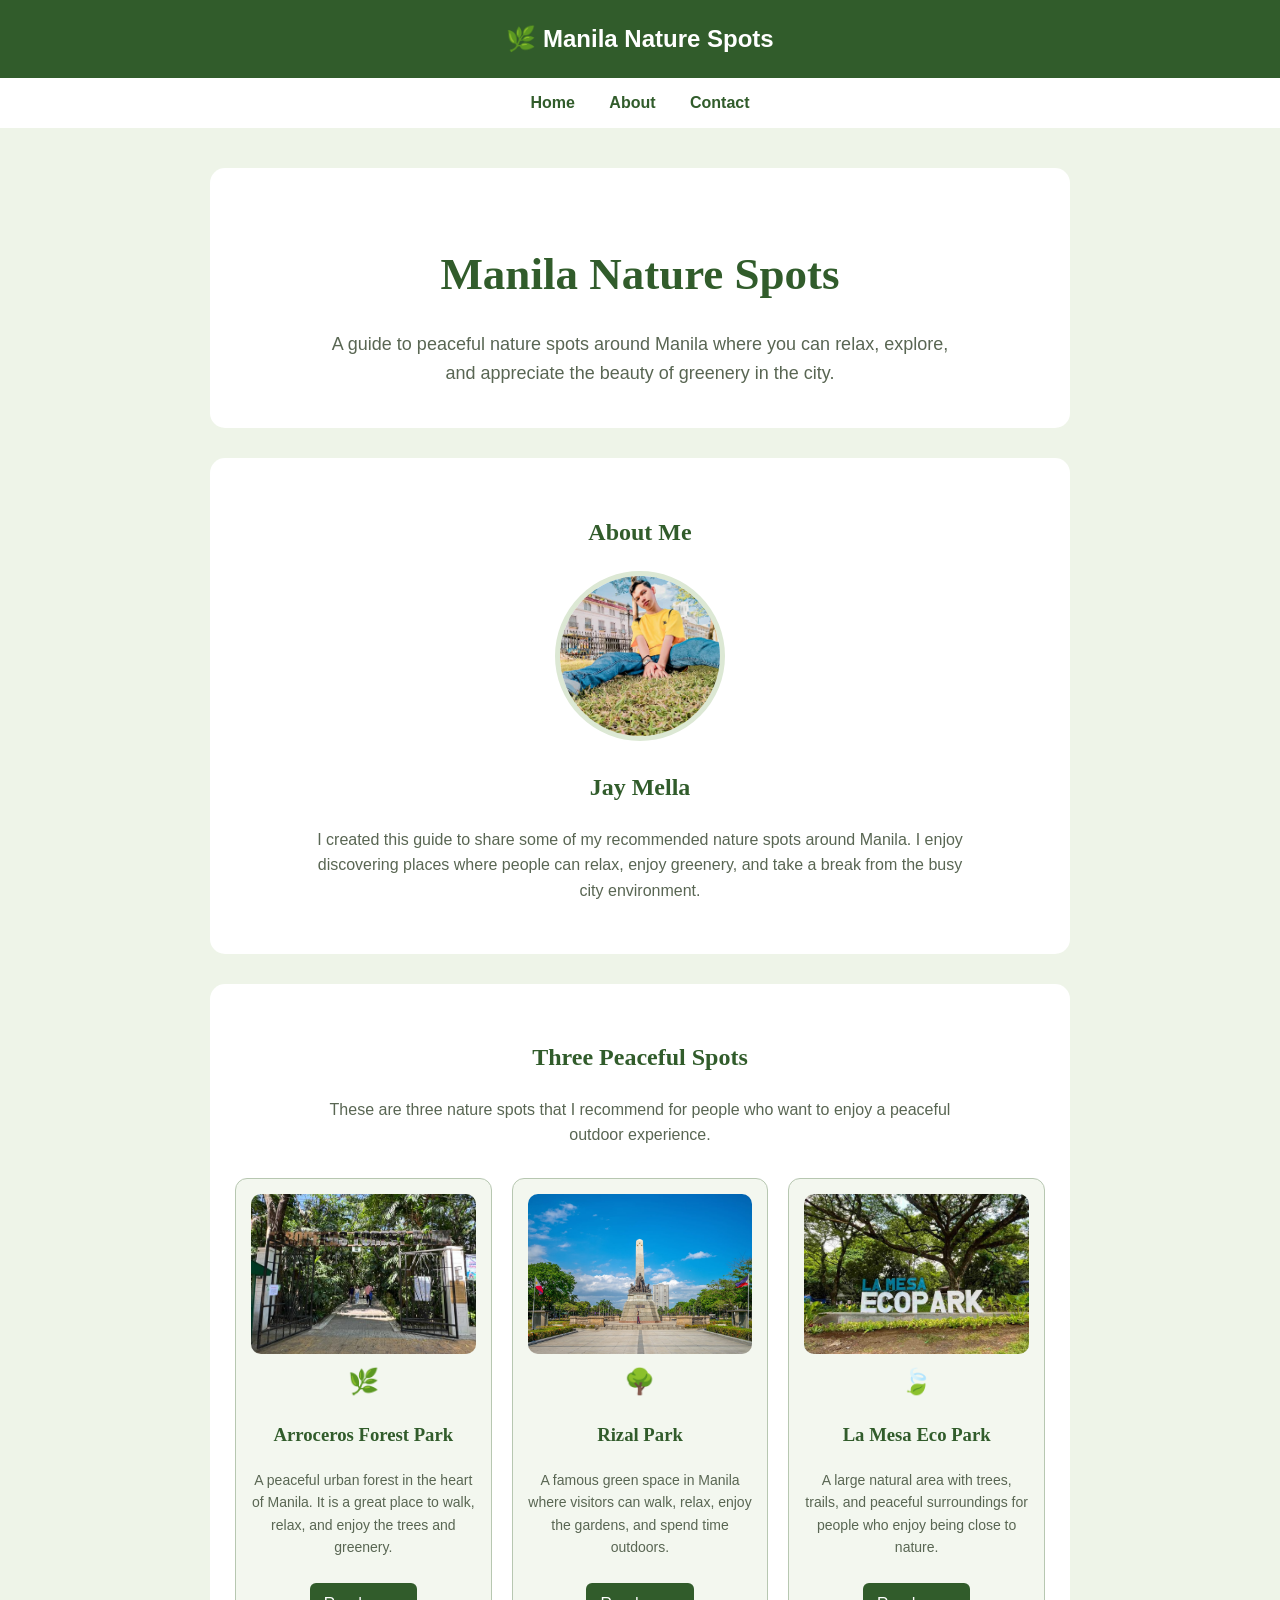
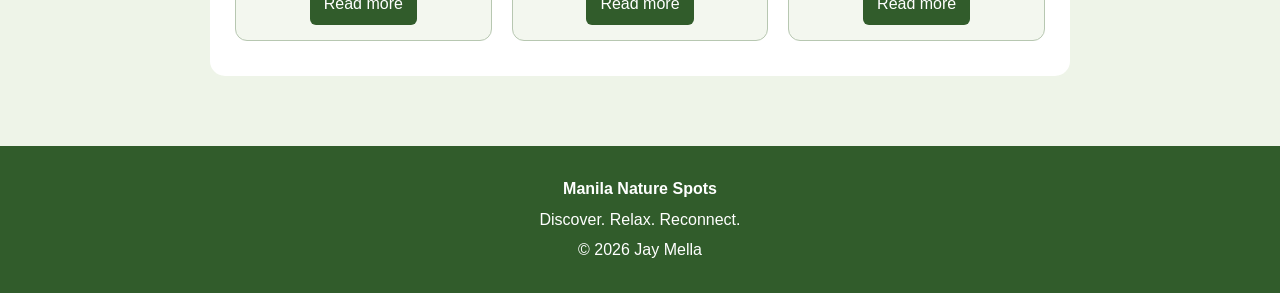
==== index.html @ 0ead79ba "Creating Stylesheet" ====
<!DOCTYPE html>
<html lang="en">

<head>
    <meta charset="UTF-8">
    <meta name="viewport" content="width=device-width, initial-scale=1.0">

    <title>Manila Nature Spots</title>

    <link rel="stylesheet" href="style.css">

</head>

<body>

    <header>
        <h2>🌿 Manila Nature Spots</h2>
    </header>

    <nav>
        <ul>
            <li><a href="index.html">Home</a></li>
            <li><a href="about.html">About</a></li>
            <li><a href="contact.html">Contact</a></li>
        </ul>
    </nav>

    <main>

        <div class="intro">

            <h1>Manila Nature Spots</h1>

            <p class="tagline">
                A guide to peaceful nature spots around Manila
                where you can relax, explore, and appreciate the beauty
                of greenery in the city.
            </p>

        </div>

        <section>

            <h2>About Me</h2>

            <img
                src="images/myself.jpg"
                alt="Photo of Jay Mella"
                class="profile-photo"
            >

            <h2>Jay Mella</h2>

            <p>
                I created this guide to share some of my recommended
                nature spots around Manila. I enjoy discovering places
                where people can relax, enjoy greenery, and take a break
                from the busy city environment.
            </p>

        </section>

        <section>

            <h2>Three Peaceful Spots</h2>

            <p>
                These are three nature spots that I recommend for people
                who want to enjoy a peaceful outdoor experience.
            </p>

            <div class="places">

                <div class="place">

                    <img
                        src="images/arroceros.jpg"
                        alt="Arroceros Forest Park in Manila"
                    >

                    <div class="icon">🌿</div>

                    <h3>Arroceros Forest Park</h3>

                    <p>
                        A peaceful urban forest in the heart of Manila.
                        It is a great place to walk, relax, and enjoy
                        the trees and greenery.
                    </p>
                    <a href="places/arroceros.html">Read more</a>

                </div>

                <div class="place">

                    <img
                        src="images/rizal-park.jpg"
                        alt="Rizal Park in Manila"
                    >

                    <div class="icon">🌳</div>

                    <h3>Rizal Park</h3>

                    <p>
                        A famous green space in Manila where visitors
                        can walk, relax, enjoy the gardens, and spend
                        time outdoors.
                    </p>

                    <a href="places/rizal-park.html">Read more</a>

                </div>

                <div class="place">

                    <img
                        src="images/la-mesa-eco-park.jpg"
                        alt="La Mesa Ecological Park in Quezon City"
                    >

                    <div class="icon">🍃</div>

                    <h3>La Mesa Eco Park</h3>

                    <p>
                        A large natural area with trees, trails, and
                        peaceful surroundings for people who enjoy
                        being close to nature.
                    </p>
                    <a href="places/la-mesa-eco-park.html">Read more</a>

                </div>

            </div>

        </section>

    </main>

    <footer>

        <p><strong>Manila Nature Spots</strong></p>

        <p>Discover. Relax. Reconnect.</p>

        <p>© 2026 Jay Mella</p>

    </footer>

</body>

</html>
---- style.css ----
/* 1. VARIABLES */

:root {
    --brand-color: #315c2b;
    --dark-ink: #30452c;
    --muted-grey: #596653;
    --light-background: #eef4e8;

    --header-background: #315c2b;
    --border-color: #b7c7b1;
    --soft-green: #dce8d4;
    --card-background: #ffffff;
    --light-green: #f3f7ef;
    --form-background: #f1f8ed;
}


/* 2. BASE STYLES */

* {
    box-sizing: border-box;
}

body {
    margin: 0;
    font-family: Arial, sans-serif;
    line-height: 1.6;
    background-color: var(--light-background);
    color: var(--dark-ink);
    text-align: center;
}

img {
    max-width: 100%;
}


/* 3. LAYOUT REGIONS */

/* Header */

header {
    background-color: var(--header-background);
    color: white;
    padding: 20px;
}

header h1,
header h2 {
    margin: 0;
}

header h1 {
    font-family: Georgia, serif;
    font-size: 38px;
}

header p {
    margin-bottom: 15px;
    color: #e5f0df;
}


/* Navigation */

nav {
    background-color: var(--card-background);
    padding: 12px;
}

nav ul {
    list-style: none;
    padding: 0;
    margin: 0;
}

nav li {
    display: inline-block;
    margin: 0 15px;
}

nav a {
    color: var(--brand-color);
    text-decoration: none;
    font-weight: bold;
}

nav a:hover {
    text-decoration: underline;
}


/* Main */

main {
    max-width: 900px;
    margin: auto;
    padding: 40px 20px;
}


/* Footer */

footer {
    background-color: var(--header-background);
    color: white;
    padding: 25px;
    margin-top: 30px;
}

footer p {
    margin: 5px;
    color: white;
}


/* 4. COMPONENTS */

/* Homepage Intro */

.intro {
    background-color: var(--card-background);
    padding: 40px 25px;
    border-radius: 15px;
}

h1 {
    font-family: Georgia, serif;
    font-size: 45px;
    color: var(--brand-color);
    margin-bottom: 20px;
}

.tagline {
    max-width: 650px;
    margin: auto;
    font-size: 18px;
    line-height: 1.6;
    color: var(--muted-grey);
}


/* General Sections */

section {
    background-color: var(--card-background);
    margin-top: 30px;
    padding: 35px 25px;
    border-radius: 15px;
}

section h2 {
    font-family: Georgia, serif;
    color: var(--brand-color);
}

section p {
    max-width: 650px;
    margin: 15px auto;
    line-height: 1.6;
    color: var(--muted-grey);
}


/* About Page */

section img {
    object-fit: cover;
}

.profile-photo {
    width: 170px;
    height: 170px;
    border-radius: 50%;
    border: 5px solid var(--soft-green);
}


/* Homepage Place Cards */

.places {
    display: grid;
    grid-template-columns: repeat(3, 1fr);
    gap: 20px;
    margin-top: 30px;
}

.place {
    background-color: var(--light-green);
    padding: 15px;
    border-radius: 12px;
    border: 1px solid var(--border-color);
}

.place img {
    width: 100%;
    height: 160px;
    object-fit: cover;
    border-radius: 10px;
}

.place h3 {
    color: var(--brand-color);
    font-family: Georgia, serif;
}

.place p {
    font-size: 14px;
}

.place a {
    display: inline-block;
    margin-top: 10px;
    padding: 8px 14px;
    background-color: var(--brand-color);
    color: white;
    text-decoration: none;
    border-radius: 6px;
}

.place a:hover {
    background-color: #244721;
}

.icon {
    font-size: 25px;
}


/* Place Detail Pages */

.content {
    background-color: var(--card-background);
    padding: 40px 30px;
    border-radius: 15px;
}

.content h1 {
    margin-bottom: 20px;
}

.content h2 {
    font-family: Georgia, serif;
    color: var(--brand-color);
    margin-top: 35px;
}

.place-image {
    width: 100%;
    max-width: 750px;
    height: 400px;
    object-fit: cover;
    border-radius: 12px;
    margin: 20px auto;
}

.description {
    max-width: 750px;
    margin: auto;
    text-align: left;
    line-height: 1.7;
    color: var(--muted-grey);
}


/* Place Details Table */

table {
    width: 100%;
    max-width: 750px;
    margin: 20px auto;
    border-collapse: collapse;
    text-align: left;
}

th,
td {
    border: 1px solid var(--border-color);
    padding: 12px;
}

th {
    background-color: var(--soft-green);
    color: var(--brand-color);
}

td {
    background-color: #f8faf6;
}


/* Suggest-a-Place Form */

.suggest {
    max-width: 650px;
    margin: 50px auto 10px;
    padding: 30px;
    background-color: var(--form-background);
    border: 4px solid var(--brand-color);
    border-radius: 35px;
    box-shadow: 7px 7px 0px var(--border-color);
    position: relative;
    text-align: left;
}

.suggest h2 {
    text-align: center;
    margin-top: 5px;
    color: var(--brand-color);
}

.suggest p {
    text-align: center;
}

.suggest input[type="text"],
.suggest input[type="email"] {
    width: 100%;
    padding: 12px;
    margin: 8px 0 20px;
    border: 3px solid var(--border-color);
    border-radius: 25px;
    box-sizing: border-box;
}

.suggest input[type="text"]:focus,
.suggest input[type="email"]:focus {
    outline: none;
    border-color: var(--brand-color);
}

.suggest fieldset {
    border: 3px solid var(--border-color);
    border-radius: 25px;
    padding: 15px;
    margin-bottom: 20px;
}

.suggest legend {
    padding: 0 10px;
    font-weight: bold;
    color: var(--brand-color);
}

.suggest input[type="radio"],
.suggest input[type="checkbox"] {
    accent-color: var(--brand-color);
}

.suggest button {
    display: block;
    margin: 25px auto 0;
    padding: 12px 25px;
    background-color: var(--brand-color);
    color: white;
    border: 3px solid #254721;
    border-radius: 30px;
    font-weight: bold;
    cursor: pointer;
    box-shadow: 4px 4px 0px var(--border-color);
}

.suggest button:hover {
    background-color: #244721;
}


/* Contact Page */

form {
    width: 100%;
}

fieldset {
    background-color: var(--form-background);
    border: 3px solid #9bbb8d;
    border-radius: 25px;
    padding: 30px;
    margin-top: 25px;
    box-shadow: 5px 5px 0 var(--border-color);
}

legend {
    margin: 0 auto;
    padding: 8px 20px;
    background-color: var(--soft-green);
    border: 3px solid white;
    border-radius: 25px;
    color: var(--brand-color);
    font-size: 20px;
    font-weight: bold;
    text-align: center;
    box-shadow: 0 2px 5px rgba(48, 69, 44, 0.2);
}

label {
    display: block;
    margin-top: 18px;
    margin-bottom: 7px;
    color: var(--dark-ink);
    font-weight: bold;
}

input,
select,
textarea {
    display: block;
    width: 100%;
    padding: 12px;
    border: 2px solid #9bbb8d;
    border-radius: 12px;
    font-family: Arial, sans-serif;
    font-size: 16px;
    background-color: white;
    color: var(--dark-ink);
}

input:focus,
select:focus,
textarea:focus {
    outline: 2px solid #6f9665;
    border-color: var(--brand-color);
}

textarea {
    min-height: 140px;
    resize: vertical;
}


/* Contact Submit Button */

button {
    display: block;
    margin-top: 20px;
    padding: 12px 25px;
    background-color: var(--brand-color);
    color: white;
    border: 3px solid white;
    border-radius: 20px;
    font-size: 16px;
    font-weight: bold;
    cursor: pointer;
    box-shadow: 3px 3px 0 var(--border-color);
}

button:hover {
    background-color: #244620;
}


/* 5. RESPONSIVE STYLES */

@media (max-width: 700px) {

    h1 {
        font-size: 36px;
    }

    nav li {
        display: block;
        margin: 8px;
    }

    main {
        padding: 25px 15px;
    }

    .places {
        grid-template-columns: 1fr;
    }

    .content {
        padding: 30px 20px;
    }

    .place-image {
        height: 250px;
    }

    table {
        font-size: 14px;
    }

    .suggest {
        padding: 25px 20px;
    }
}
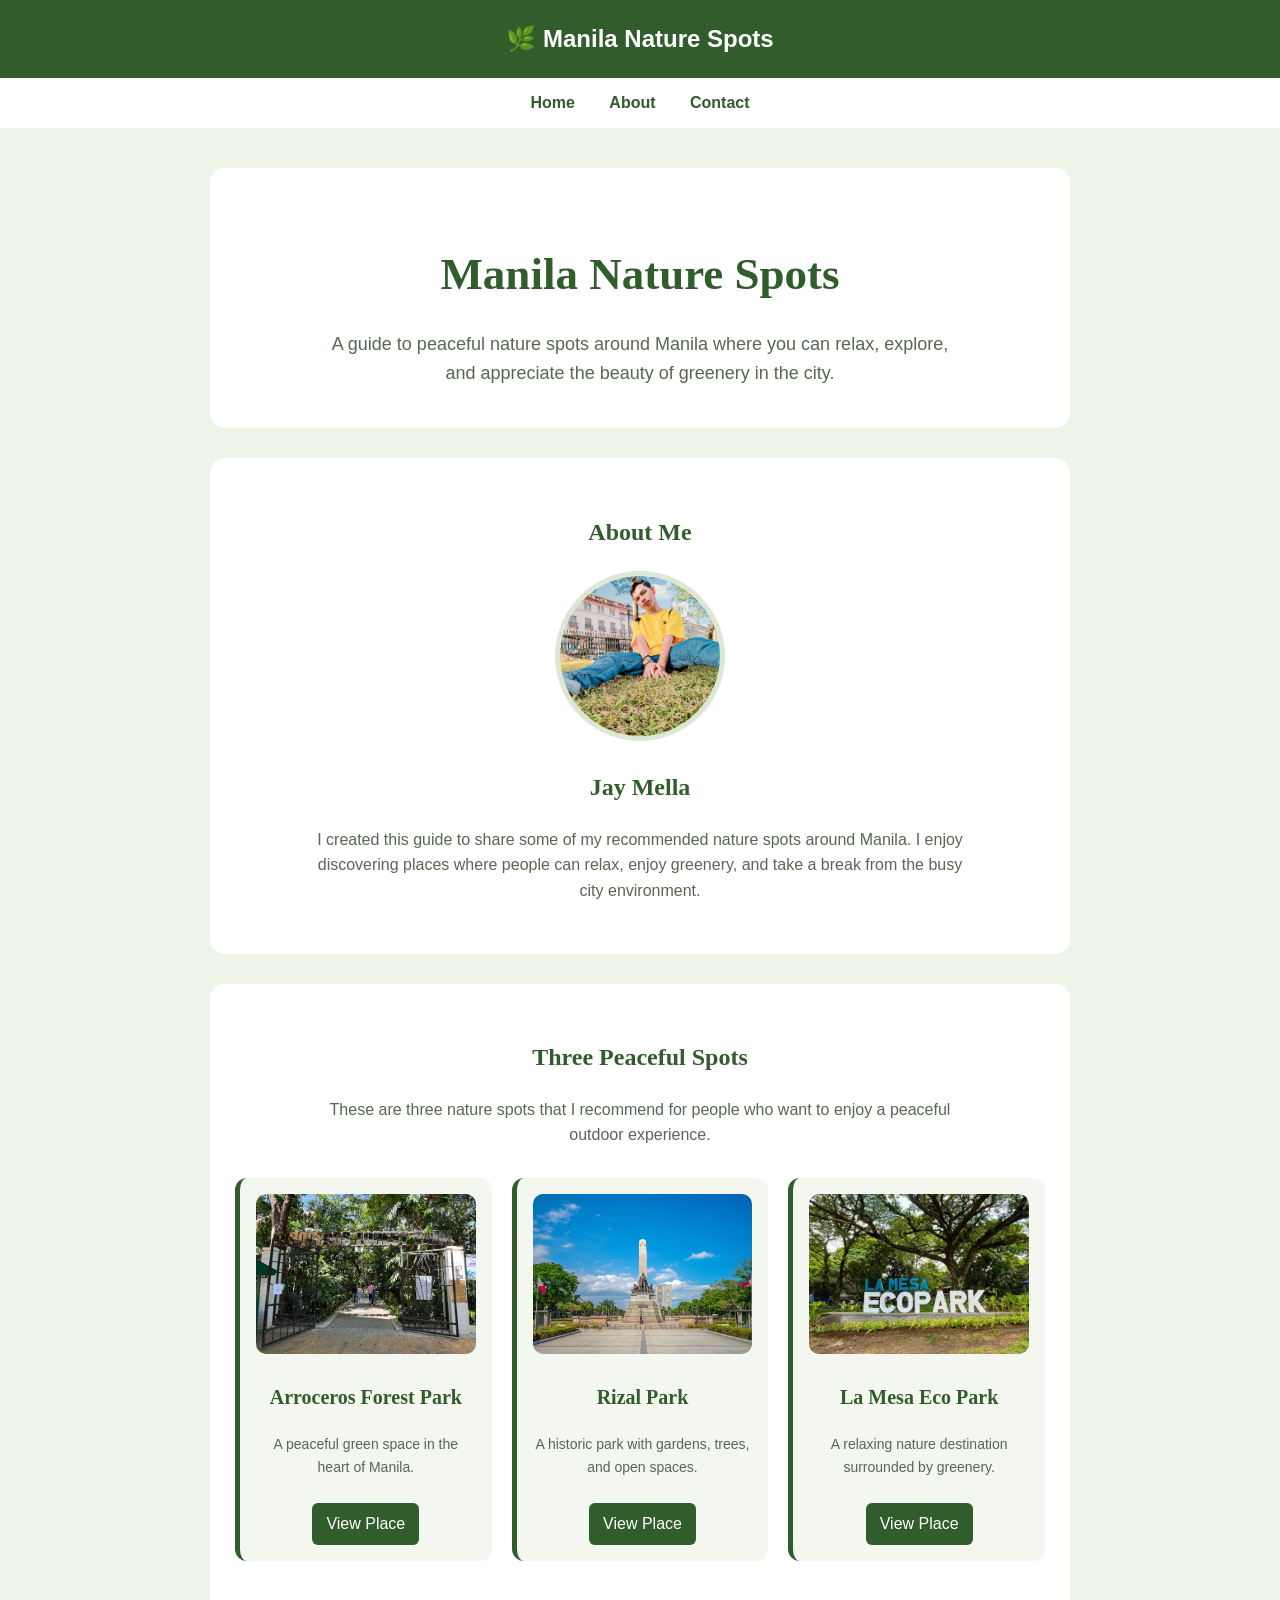
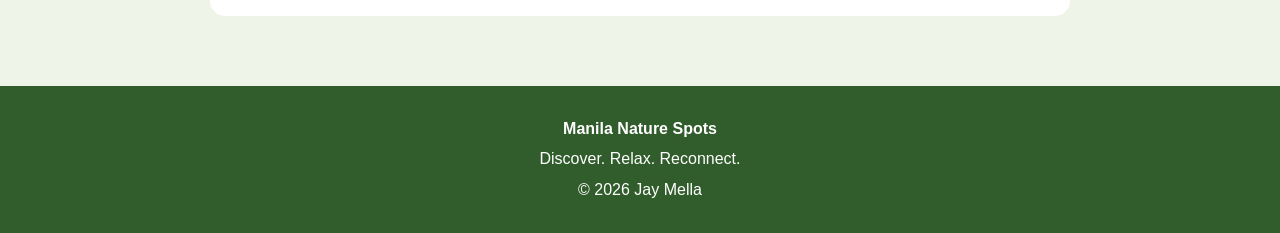
==== commit e2da2171: "Styling For CSS" ====
--- a/index.html
+++ b/index.html
@@ -8,7 +8,6 @@
     <title>Manila Nature Spots</title>
 
     <link rel="stylesheet" href="style.css">
-
 </head>
 
 <body>
@@ -27,6 +26,8 @@
 
     <main>
 
+        <!-- Introduction -->
+
         <div class="intro">
 
             <h1>Manila Nature Spots</h1>
@@ -38,6 +39,9 @@
             </p>
 
         </div>
+
+
+        <!-- About Me -->
 
         <section>
 
@@ -60,6 +64,9 @@
 
         </section>
 
+
+        <!-- Recommended Places -->
+
         <section>
 
             <h2>Three Peaceful Spots</h2>
@@ -71,64 +78,68 @@
 
             <div class="places">
 
-                <div class="place">
+                <!-- Arroceros Forest Park -->
+
+                <div class="place-card">
 
                     <img
                         src="images/arroceros.jpg"
                         alt="Arroceros Forest Park in Manila"
                     >
 
-                    <div class="icon">🌿</div>
-
                     <h3>Arroceros Forest Park</h3>
 
                     <p>
-                        A peaceful urban forest in the heart of Manila.
-                        It is a great place to walk, relax, and enjoy
-                        the trees and greenery.
+                        A peaceful green space in the heart of Manila.
                     </p>
-                    <a href="places/arroceros.html">Read more</a>
+
+                    <a href="places/arroceros.html">
+                        View Place
+                    </a>
 
                 </div>
 
-                <div class="place">
+
+                <!-- Rizal Park -->
+
+                <div class="place-card">
 
                     <img
                         src="images/rizal-park.jpg"
                         alt="Rizal Park in Manila"
                     >
 
-                    <div class="icon">🌳</div>
-
                     <h3>Rizal Park</h3>
 
                     <p>
-                        A famous green space in Manila where visitors
-                        can walk, relax, enjoy the gardens, and spend
-                        time outdoors.
+                        A historic park with gardens, trees, and open spaces.
                     </p>
 
-                    <a href="places/rizal-park.html">Read more</a>
+                    <a href="places/rizal-park.html">
+                        View Place
+                    </a>
 
                 </div>
 
-                <div class="place">
+
+                <!-- La Mesa Eco Park -->
+
+                <div class="place-card">
 
                     <img
                         src="images/la-mesa-eco-park.jpg"
                         alt="La Mesa Ecological Park in Quezon City"
                     >
 
-                    <div class="icon">🍃</div>
-
                     <h3>La Mesa Eco Park</h3>
 
                     <p>
-                        A large natural area with trees, trails, and
-                        peaceful surroundings for people who enjoy
-                        being close to nature.
+                        A relaxing nature destination surrounded by greenery.
                     </p>
-                    <a href="places/la-mesa-eco-park.html">Read more</a>
+
+                    <a href="places/la-mesa-eco-park.html">
+                        View Place
+                    </a>
 
                 </div>
 
@@ -138,13 +149,20 @@
 
     </main>
 
+
     <footer>
 
-        <p><strong>Manila Nature Spots</strong></p>
+        <p>
+            <strong>Manila Nature Spots</strong>
+        </p>
 
-        <p>Discover. Relax. Reconnect.</p>
+        <p>
+            Discover. Relax. Reconnect.
+        </p>
 
-        <p>© 2026 Jay Mella</p>
+        <p>
+            © 2026 Jay Mella
+        </p>
 
     </footer>
 
--- a/style.css
+++ b/style.css
@@ -1,4 +1,4 @@
-/* 1. VARIABLES */
+/* 1. Variables */
 
 :root {
     --brand-color: #315c2b;
@@ -12,10 +12,17 @@
     --card-background: #ffffff;
     --light-green: #f3f7ef;
     --form-background: #f1f8ed;
-}
-
-
-/* 2. BASE STYLES */
+
+    --header-text: #e5f0df;
+    --table-background: #f8faf6;
+    --focus-color: #6f9665;
+    --dark-green: #244721;
+    --dark-border: #254721;
+    --white: #ffffff;
+}
+
+
+/* 2. Base Styles */
 
 * {
     box-sizing: border-box;
@@ -35,13 +42,13 @@
 }
 
 
-/* 3. LAYOUT REGIONS */
+/* 3. Layout */
 
 /* Header */
 
 header {
     background-color: var(--header-background);
-    color: white;
+    color: var(--white);
     padding: 20px;
 }
 
@@ -57,7 +64,7 @@
 
 header p {
     margin-bottom: 15px;
-    color: #e5f0df;
+    color: var(--header-text);
 }
 
 
@@ -103,20 +110,20 @@
 
 footer {
     background-color: var(--header-background);
-    color: white;
+    color: var(--white);
     padding: 25px;
     margin-top: 30px;
 }
 
 footer p {
     margin: 5px;
-    color: white;
-}
-
-
-/* 4. COMPONENTS */
-
-/* Homepage Intro */
+    color: var(--white);
+}
+
+
+/* 4. Components */
+
+/* Introduction */
 
 .intro {
     background-color: var(--card-background);
@@ -140,7 +147,7 @@
 }
 
 
-/* General Sections */
+/* Sections */
 
 section {
     background-color: var(--card-background);
@@ -162,21 +169,18 @@
 }
 
 
-/* About Page */
-
-section img {
-    object-fit: cover;
-}
+/* Profile Photo */
 
 .profile-photo {
     width: 170px;
     height: 170px;
+    object-fit: cover;
     border-radius: 50%;
     border: 5px solid var(--soft-green);
 }
 
 
-/* Homepage Place Cards */
+/* Place Cards */
 
 .places {
     display: grid;
@@ -185,41 +189,43 @@
     margin-top: 30px;
 }
 
-.place {
+.place-card {
     background-color: var(--light-green);
-    padding: 15px;
+    padding: 16px;
     border-radius: 12px;
-    border: 1px solid var(--border-color);
-}
-
-.place img {
+    border-left: 5px solid var(--brand-color);
+    margin-bottom: 20px;
+}
+
+.place-card img {
     width: 100%;
     height: 160px;
     object-fit: cover;
     border-radius: 10px;
 }
 
-.place h3 {
+.place-card h3 {
     color: var(--brand-color);
     font-family: Georgia, serif;
-}
-
-.place p {
+    font-size: 20px;
+}
+
+.place-card p {
     font-size: 14px;
 }
 
-.place a {
+.place-card a {
     display: inline-block;
     margin-top: 10px;
     padding: 8px 14px;
     background-color: var(--brand-color);
-    color: white;
+    color: var(--white);
     text-decoration: none;
     border-radius: 6px;
 }
 
-.place a:hover {
-    background-color: #244721;
+.place-card a:hover {
+    background-color: var(--dark-green);
 }
 
 .icon {
@@ -227,7 +233,7 @@
 }
 
 
-/* Place Detail Pages */
+/* Place Details */
 
 .content {
     background-color: var(--card-background);
@@ -263,7 +269,7 @@
 }
 
 
-/* Place Details Table */
+/* Table */
 
 table {
     width: 100%;
@@ -285,11 +291,11 @@
 }
 
 td {
-    background-color: #f8faf6;
-}
-
-
-/* Suggest-a-Place Form */
+    background-color: var(--table-background);
+}
+
+
+/* Suggest a Place Form */
 
 .suggest {
     max-width: 650px;
@@ -298,7 +304,7 @@
     background-color: var(--form-background);
     border: 4px solid var(--brand-color);
     border-radius: 35px;
-    box-shadow: 7px 7px 0px var(--border-color);
+    box-shadow: 7px 7px 0 var(--border-color);
     position: relative;
     text-align: left;
 }
@@ -320,12 +326,12 @@
     margin: 8px 0 20px;
     border: 3px solid var(--border-color);
     border-radius: 25px;
-    box-sizing: border-box;
 }
 
 .suggest input[type="text"]:focus,
 .suggest input[type="email"]:focus {
-    outline: none;
+    outline: 3px solid var(--brand-color);
+    outline-offset: 2px;
     border-color: var(--brand-color);
 }
 
@@ -352,20 +358,20 @@
     margin: 25px auto 0;
     padding: 12px 25px;
     background-color: var(--brand-color);
-    color: white;
-    border: 3px solid #254721;
+    color: var(--white);
+    border: none;
     border-radius: 30px;
     font-weight: bold;
     cursor: pointer;
-    box-shadow: 4px 4px 0px var(--border-color);
+    box-shadow: 4px 4px 0 var(--border-color);
 }
 
 .suggest button:hover {
-    background-color: #244721;
-}
-
-
-/* Contact Page */
+    background-color: var(--dark-green);
+}
+
+
+/* Contact Form */
 
 form {
     width: 100%;
@@ -373,7 +379,7 @@
 
 fieldset {
     background-color: var(--form-background);
-    border: 3px solid #9bbb8d;
+    border: 3px solid var(--border-color);
     border-radius: 25px;
     padding: 30px;
     margin-top: 25px;
@@ -384,13 +390,12 @@
     margin: 0 auto;
     padding: 8px 20px;
     background-color: var(--soft-green);
-    border: 3px solid white;
+    border: 3px solid var(--white);
     border-radius: 25px;
     color: var(--brand-color);
     font-size: 20px;
     font-weight: bold;
     text-align: center;
-    box-shadow: 0 2px 5px rgba(48, 69, 44, 0.2);
 }
 
 label {
@@ -407,18 +412,22 @@
     display: block;
     width: 100%;
     padding: 12px;
-    border: 2px solid #9bbb8d;
+    border: 2px solid var(--border-color);
     border-radius: 12px;
     font-family: Arial, sans-serif;
     font-size: 16px;
-    background-color: white;
+    background-color: var(--white);
     color: var(--dark-ink);
 }
+
+
+/* Focus */
 
 input:focus,
 select:focus,
 textarea:focus {
-    outline: 2px solid #6f9665;
+    outline: 3px solid var(--brand-color);
+    outline-offset: 2px;
     border-color: var(--brand-color);
 }
 
@@ -428,15 +437,15 @@
 }
 
 
-/* Contact Submit Button */
+/* Submit Button */
 
 button {
     display: block;
     margin-top: 20px;
     padding: 12px 25px;
     background-color: var(--brand-color);
-    color: white;
-    border: 3px solid white;
+    color: var(--white);
+    border: none;
     border-radius: 20px;
     font-size: 16px;
     font-weight: bold;
@@ -445,11 +454,11 @@
 }
 
 button:hover {
-    background-color: #244620;
-}
-
-
-/* 5. RESPONSIVE STYLES */
+    background-color: var(--dark-green);
+}
+
+
+/* Responsive */
 
 @media (max-width: 700px) {
 
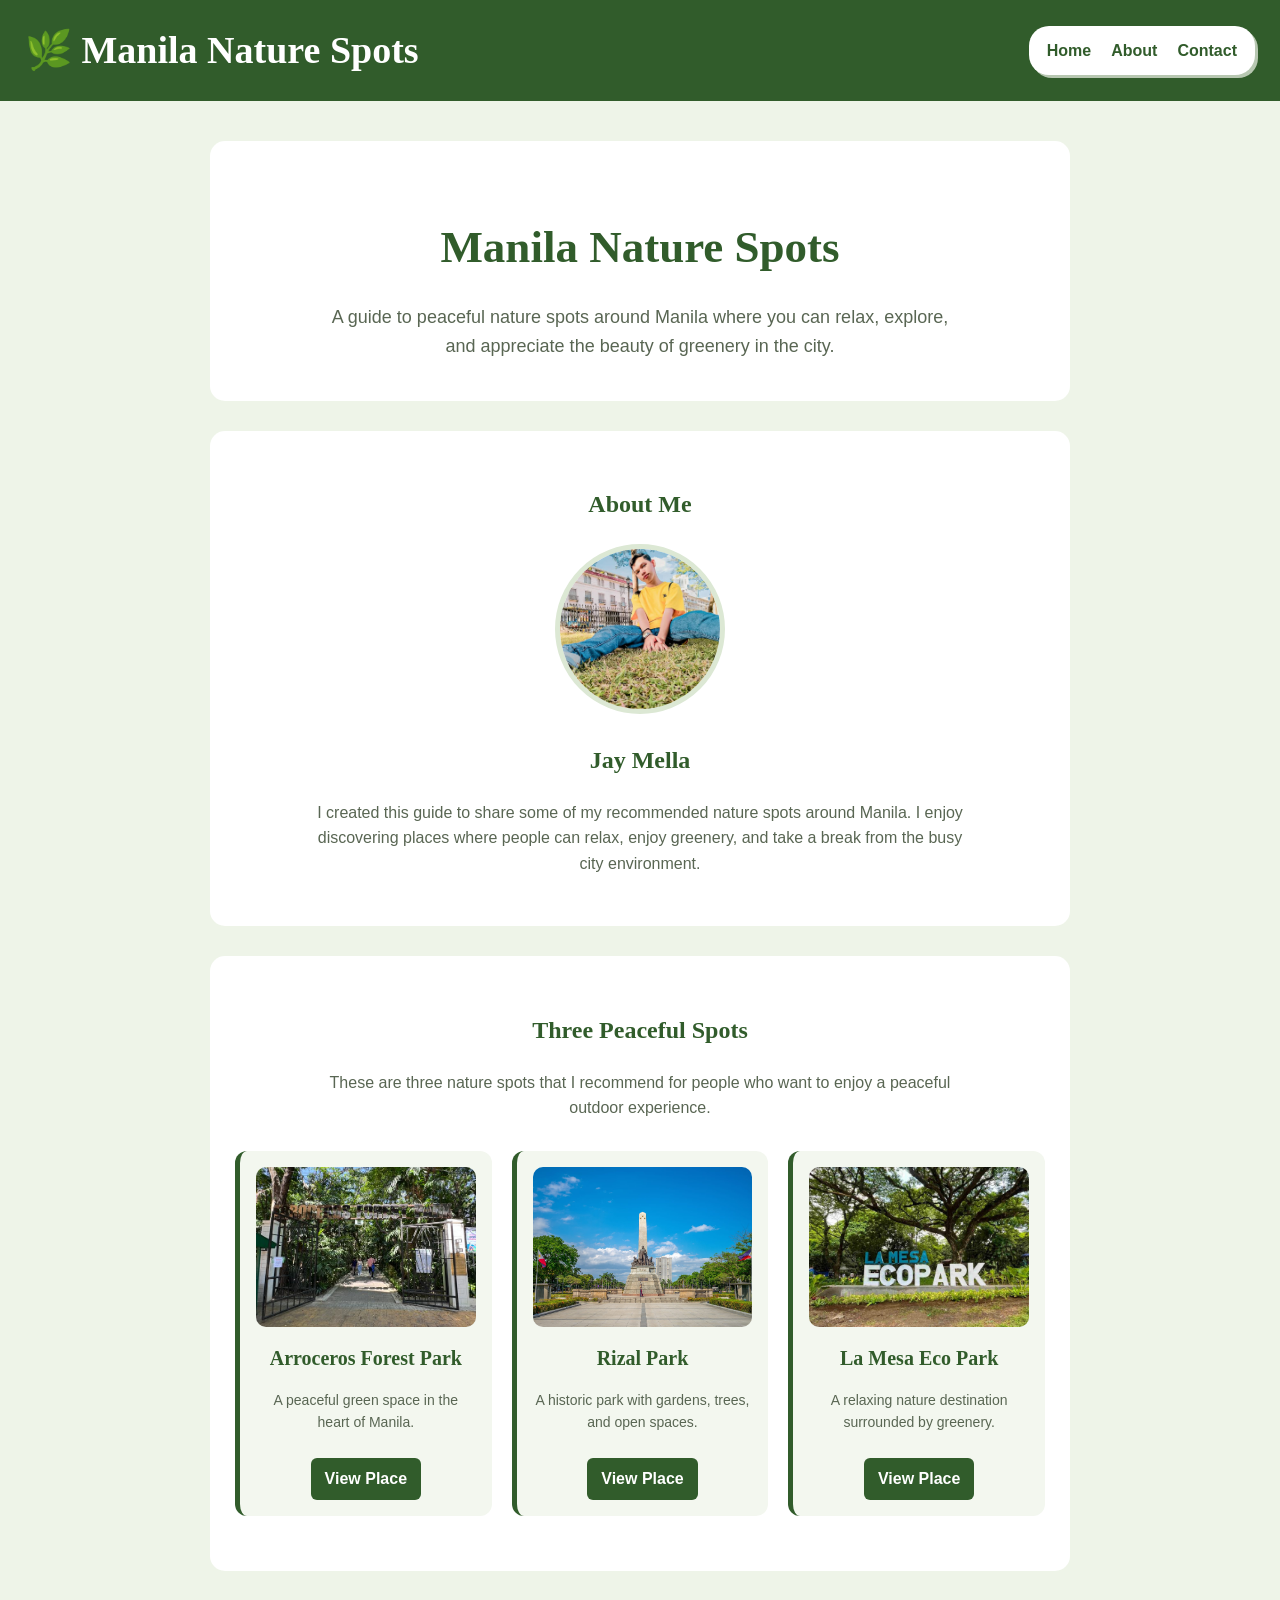
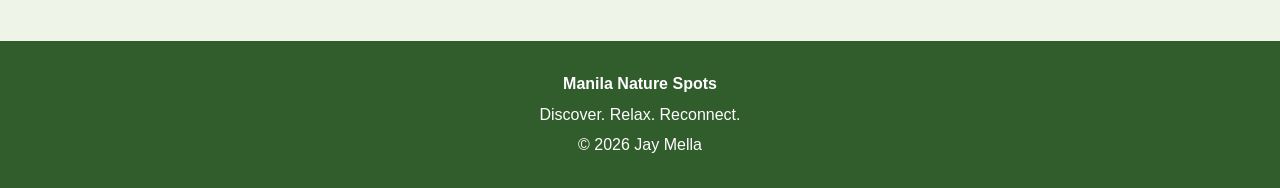
==== commit 65f31469: "Rebuild Flexbox" ====
--- a/index.html
+++ b/index.html
@@ -13,16 +13,19 @@
 <body>
 
     <header>
-        <h2>🌿 Manila Nature Spots</h2>
+
+        <h1>🌿 Manila Nature Spots</h1>
+
+        <nav>
+            <ul>
+                <li><a href="index.html">Home</a></li>
+                <li><a href="about.html">About</a></li>
+                <li><a href="contact.html">Contact</a></li>
+            </ul>
+        </nav>
+
     </header>
 
-    <nav>
-        <ul>
-            <li><a href="index.html">Home</a></li>
-            <li><a href="about.html">About</a></li>
-            <li><a href="contact.html">Contact</a></li>
-        </ul>
-    </nav>
 
     <main>
 
--- a/style.css
+++ b/style.css
@@ -17,7 +17,6 @@
     --table-background: #f8faf6;
     --focus-color: #6f9665;
     --dark-green: #244721;
-    --dark-border: #254721;
     --white: #ffffff;
 }
 
@@ -44,12 +43,17 @@
 
 /* 3. Layout */
 
+
 /* Header */
 
 header {
+    display: flex;
+    justify-content: space-between;
+    align-items: center;
+
     background-color: var(--header-background);
     color: var(--white);
-    padding: 20px;
+    padding: 20px 25px;
 }
 
 header h1,
@@ -60,6 +64,11 @@
 header h1 {
     font-family: Georgia, serif;
     font-size: 38px;
+    color: var(--white);
+}
+
+header h2 {
+    font-size: 26px;
 }
 
 header p {
@@ -72,18 +81,21 @@
 
 nav {
     background-color: var(--card-background);
-    padding: 12px;
+    padding: 12px 18px;
+    border-radius: 20px;
+    box-shadow: 3px 3px 0 var(--border-color);
 }
 
 nav ul {
+    display: flex;
+    gap: 20px;
     list-style: none;
     padding: 0;
     margin: 0;
 }
 
 nav li {
-    display: inline-block;
-    margin: 0 15px;
+    margin: 0;
 }
 
 nav a {
@@ -122,6 +134,7 @@
 
 
 /* 4. Components */
+
 
 /* Introduction */
 
@@ -202,16 +215,19 @@
     height: 160px;
     object-fit: cover;
     border-radius: 10px;
+    display: block;
 }
 
 .place-card h3 {
     color: var(--brand-color);
     font-family: Georgia, serif;
     font-size: 20px;
+    margin: 15px 0 10px;
 }
 
 .place-card p {
     font-size: 14px;
+    color: var(--muted-grey);
 }
 
 .place-card a {
@@ -222,11 +238,20 @@
     color: var(--white);
     text-decoration: none;
     border-radius: 6px;
+    font-weight: bold;
 }
 
 .place-card a:hover {
     background-color: var(--dark-green);
 }
+
+.place-card a:focus {
+    outline: 3px solid var(--focus-color);
+    outline-offset: 2px;
+}
+
+
+/* Icon */
 
 .icon {
     font-size: 25px;
@@ -258,6 +283,7 @@
     object-fit: cover;
     border-radius: 12px;
     margin: 20px auto;
+    display: block;
 }
 
 .description {
@@ -319,6 +345,14 @@
     text-align: center;
 }
 
+.suggest label {
+    display: block;
+    margin-top: 15px;
+    margin-bottom: 7px;
+    color: var(--dark-ink);
+    font-weight: bold;
+}
+
 .suggest input[type="text"],
 .suggest input[type="email"] {
     width: 100%;
@@ -326,10 +360,24 @@
     margin: 8px 0 20px;
     border: 3px solid var(--border-color);
     border-radius: 25px;
+    background-color: var(--white);
+    color: var(--dark-ink);
+    font-family: Arial, sans-serif;
+    font-size: 16px;
+}
+
+.suggest input[type="radio"],
+.suggest input[type="checkbox"] {
+    width: auto;
+    display: inline-block;
+    margin-right: 6px;
+    accent-color: var(--brand-color);
 }
 
 .suggest input[type="text"]:focus,
-.suggest input[type="email"]:focus {
+.suggest input[type="email"]:focus,
+.suggest input[type="radio"]:focus,
+.suggest input[type="checkbox"]:focus {
     outline: 3px solid var(--brand-color);
     outline-offset: 2px;
     border-color: var(--brand-color);
@@ -348,11 +396,6 @@
     color: var(--brand-color);
 }
 
-.suggest input[type="radio"],
-.suggest input[type="checkbox"] {
-    accent-color: var(--brand-color);
-}
-
 .suggest button {
     display: block;
     margin: 25px auto 0;
@@ -368,6 +411,11 @@
 
 .suggest button:hover {
     background-color: var(--dark-green);
+}
+
+.suggest button:focus {
+    outline: 3px solid var(--focus-color);
+    outline-offset: 2px;
 }
 
 
@@ -406,9 +454,13 @@
     font-weight: bold;
 }
 
-input,
-select,
-textarea {
+
+/* Contact Form Fields */
+
+fieldset input[type="text"],
+fieldset input[type="email"],
+fieldset select,
+fieldset textarea {
     display: block;
     width: 100%;
     padding: 12px;
@@ -421,11 +473,12 @@
 }
 
 
-/* Focus */
-
-input:focus,
-select:focus,
-textarea:focus {
+/* Contact Form Focus */
+
+fieldset input[type="text"]:focus,
+fieldset input[type="email"]:focus,
+fieldset select:focus,
+fieldset textarea:focus {
     outline: 3px solid var(--brand-color);
     outline-offset: 2px;
     border-color: var(--brand-color);
@@ -457,6 +510,11 @@
     background-color: var(--dark-green);
 }
 
+button:focus {
+    outline: 3px solid var(--focus-color);
+    outline-offset: 2px;
+}
+
 
 /* Responsive */
 
@@ -466,9 +524,18 @@
         font-size: 36px;
     }
 
+    header {
+        flex-direction: column;
+        gap: 15px;
+        text-align: center;
+    }
+
+    nav ul {
+        gap: 15px;
+    }
+
     nav li {
-        display: block;
-        margin: 8px;
+        margin: 0;
     }
 
     main {
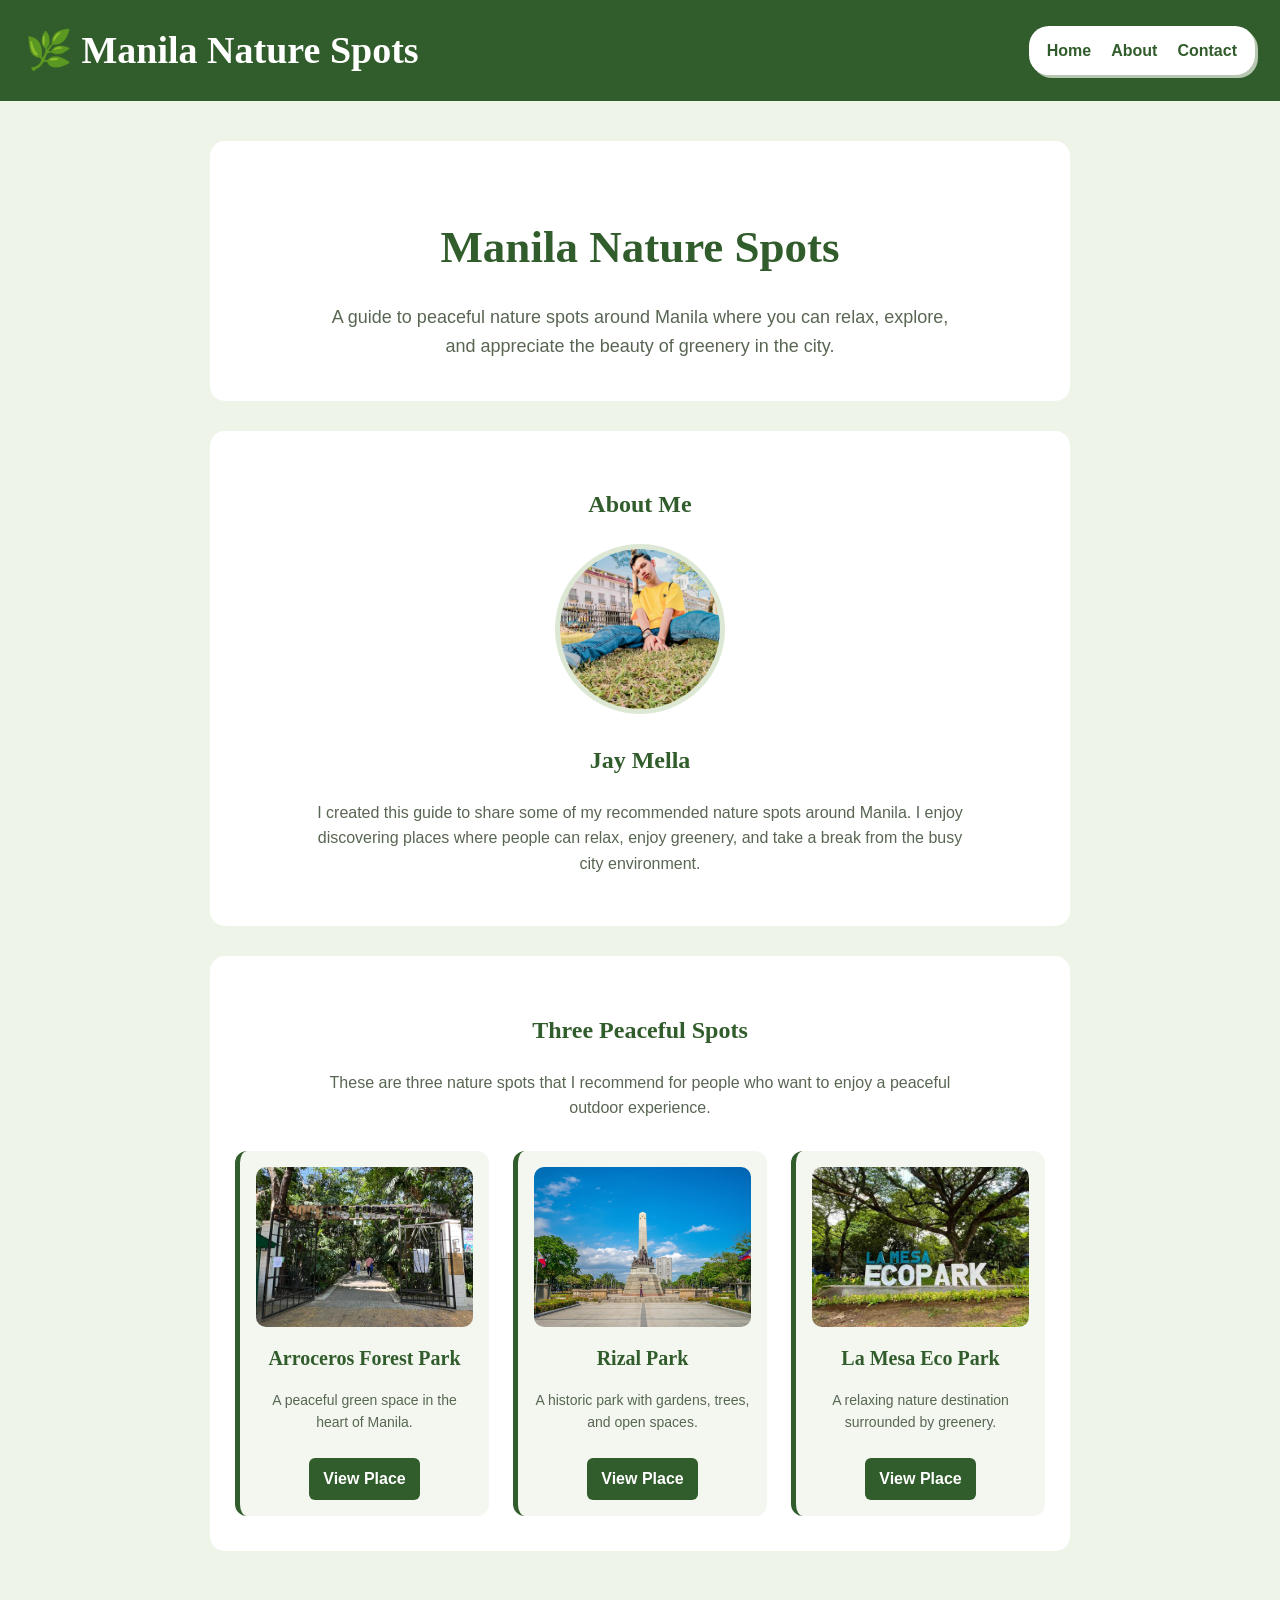
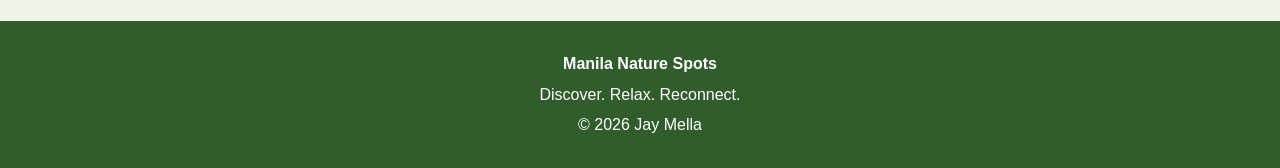
==== commit 831d2847: "Products LIning UP" ====
--- a/index.html
+++ b/index.html
@@ -79,7 +79,7 @@
                 who want to enjoy a peaceful outdoor experience.
             </p>
 
-            <div class="places">
+            <div class="place-grid">
 
                 <!-- Arroceros Forest Park -->
 
--- a/style.css
+++ b/style.css
@@ -193,21 +193,24 @@
 }
 
 
+/* Place Grid */
+
+.place-grid {
+    display: flex;
+    flex-wrap: wrap;
+    gap: 24px;
+    margin-top: 30px;
+}
+
+
 /* Place Cards */
 
-.places {
-    display: grid;
-    grid-template-columns: repeat(3, 1fr);
-    gap: 20px;
-    margin-top: 30px;
-}
-
 .place-card {
+    flex: 1 1 240px;
     background-color: var(--light-green);
     padding: 16px;
     border-radius: 12px;
     border-left: 5px solid var(--brand-color);
-    margin-bottom: 20px;
 }
 
 .place-card img {
@@ -513,52 +516,4 @@
 button:focus {
     outline: 3px solid var(--focus-color);
     outline-offset: 2px;
-}
-
-
-/* Responsive */
-
-@media (max-width: 700px) {
-
-    h1 {
-        font-size: 36px;
-    }
-
-    header {
-        flex-direction: column;
-        gap: 15px;
-        text-align: center;
-    }
-
-    nav ul {
-        gap: 15px;
-    }
-
-    nav li {
-        margin: 0;
-    }
-
-    main {
-        padding: 25px 15px;
-    }
-
-    .places {
-        grid-template-columns: 1fr;
-    }
-
-    .content {
-        padding: 30px 20px;
-    }
-
-    .place-image {
-        height: 250px;
-    }
-
-    table {
-        font-size: 14px;
-    }
-
-    .suggest {
-        padding: 25px 20px;
-    }
 }
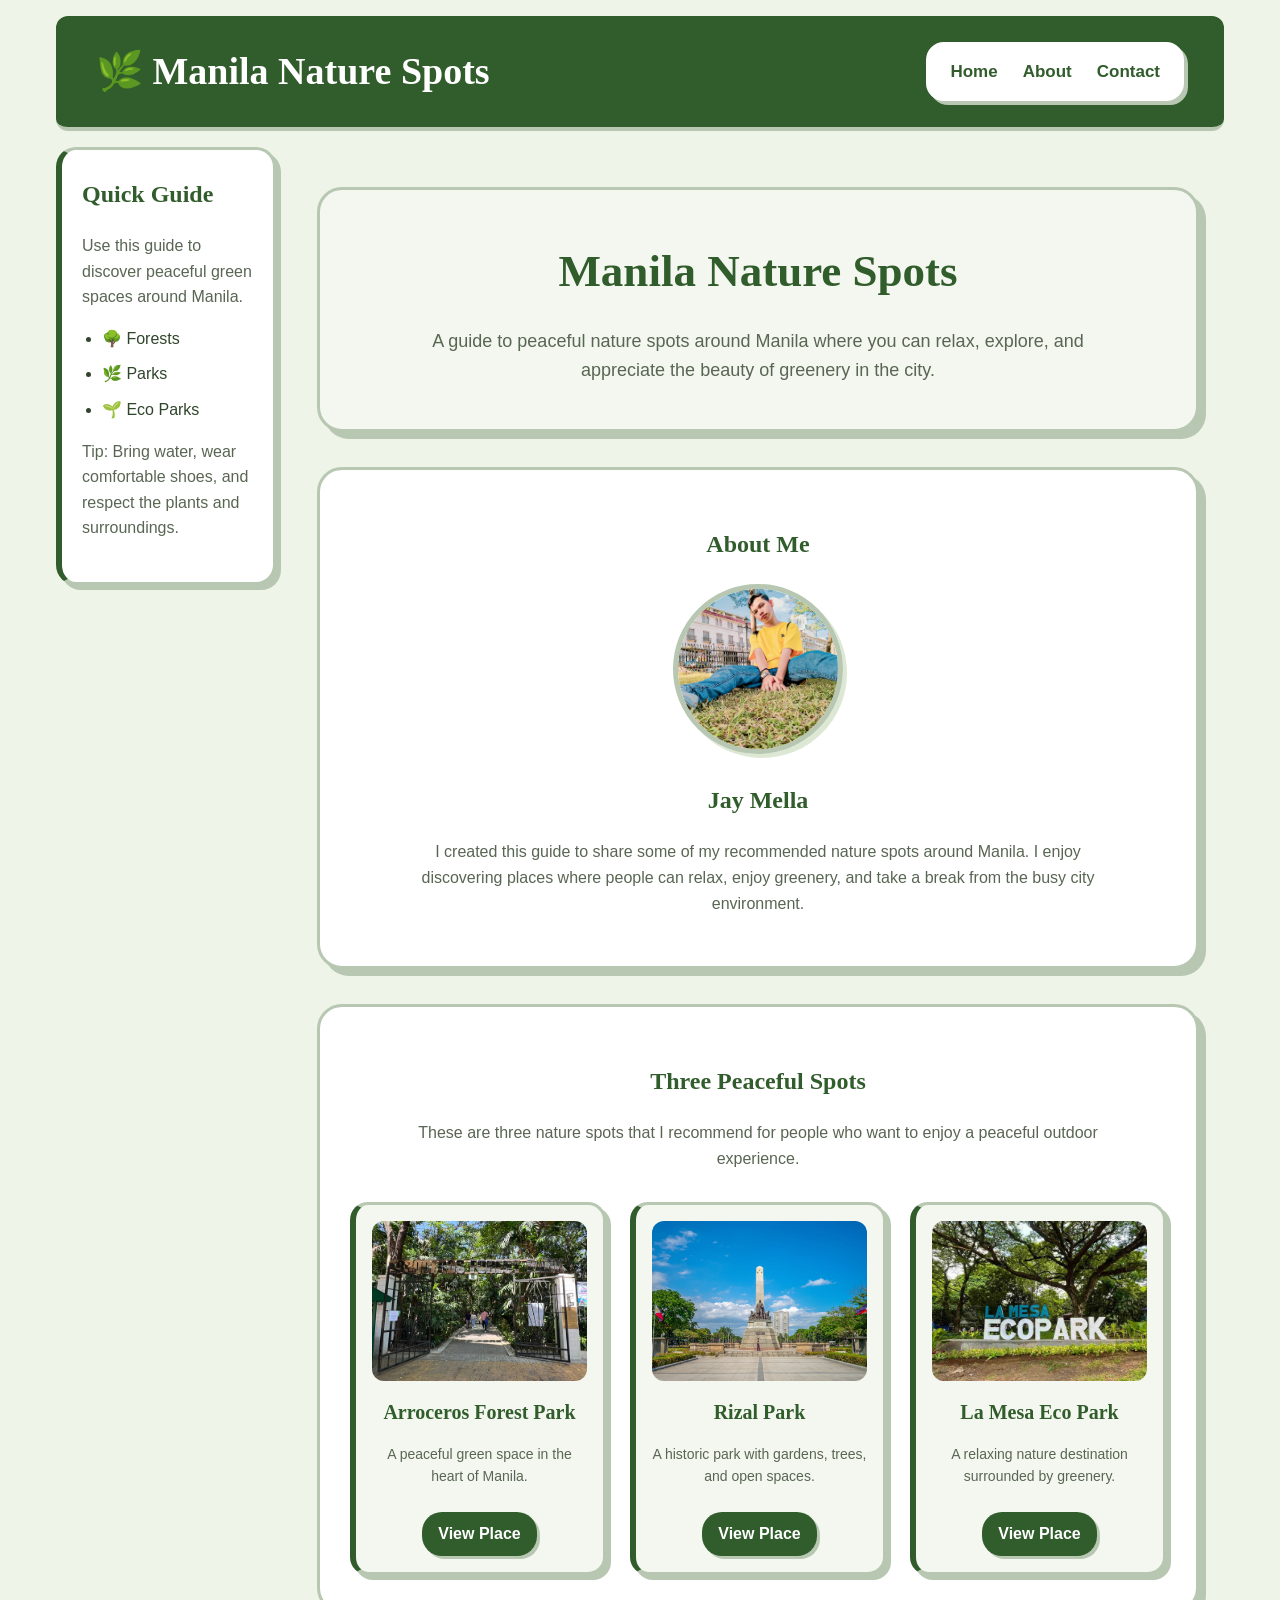
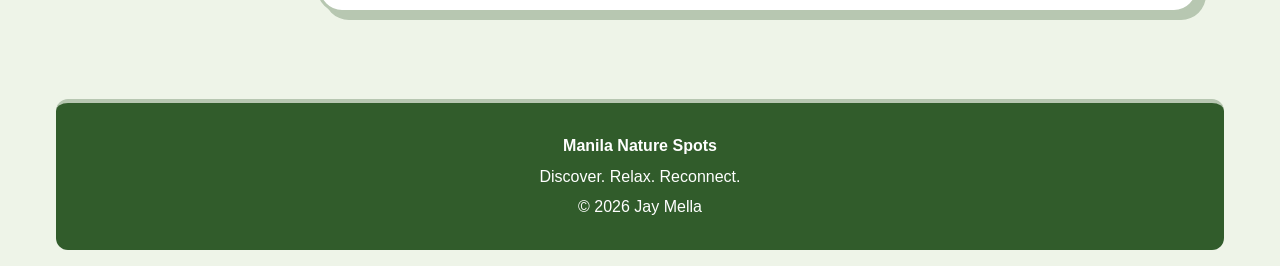
==== commit fd92b8f6: "Added Grid Layout" ====
--- a/index.html
+++ b/index.html
@@ -12,162 +12,189 @@
 
 <body>
 
-    <header>
-
-        <h1>🌿 Manila Nature Spots</h1>
-
-        <nav>
+    <div class="page">
+
+        <header>
+
+            <h1>🌿 Manila Nature Spots</h1>
+
+            <nav>
+                <ul>
+                    <li><a href="index.html">Home</a></li>
+                    <li><a href="about.html">About</a></li>
+                    <li><a href="contact.html">Contact</a></li>
+                </ul>
+            </nav>
+
+        </header>
+
+
+        <aside>
+
+            <h2>Quick Guide</h2>
+
+            <p>
+                Use this guide to discover peaceful green spaces
+                around Manila.
+            </p>
+
             <ul>
-                <li><a href="index.html">Home</a></li>
-                <li><a href="about.html">About</a></li>
-                <li><a href="contact.html">Contact</a></li>
+                <li>🌳 Forests</li>
+                <li>🌿 Parks</li>
+                <li>🌱 Eco Parks</li>
             </ul>
-        </nav>
-
-    </header>
-
-
-    <main>
-
-        <!-- Introduction -->
-
-        <div class="intro">
-
-            <h1>Manila Nature Spots</h1>
-
-            <p class="tagline">
-                A guide to peaceful nature spots around Manila
-                where you can relax, explore, and appreciate the beauty
-                of greenery in the city.
-            </p>
-
-        </div>
-
-
-        <!-- About Me -->
-
-        <section>
-
-            <h2>About Me</h2>
-
-            <img
-                src="images/myself.jpg"
-                alt="Photo of Jay Mella"
-                class="profile-photo"
-            >
-
-            <h2>Jay Mella</h2>
-
-            <p>
-                I created this guide to share some of my recommended
-                nature spots around Manila. I enjoy discovering places
-                where people can relax, enjoy greenery, and take a break
-                from the busy city environment.
-            </p>
-
-        </section>
-
-
-        <!-- Recommended Places -->
-
-        <section>
-
-            <h2>Three Peaceful Spots</h2>
-
-            <p>
-                These are three nature spots that I recommend for people
-                who want to enjoy a peaceful outdoor experience.
-            </p>
-
-            <div class="place-grid">
-
-                <!-- Arroceros Forest Park -->
-
-                <div class="place-card">
-
-                    <img
-                        src="images/arroceros.jpg"
-                        alt="Arroceros Forest Park in Manila"
-                    >
-
-                    <h3>Arroceros Forest Park</h3>
-
-                    <p>
-                        A peaceful green space in the heart of Manila.
-                    </p>
-
-                    <a href="places/arroceros.html">
-                        View Place
-                    </a>
+
+            <p>
+                Tip: Bring water, wear comfortable shoes, and
+                respect the plants and surroundings.
+            </p>
+
+        </aside>
+
+
+        <main>
+
+            <!-- Introduction -->
+
+            <div class="intro">
+
+                <h1>Manila Nature Spots</h1>
+
+                <p class="tagline">
+                    A guide to peaceful nature spots around Manila
+                    where you can relax, explore, and appreciate the beauty
+                    of greenery in the city.
+                </p>
+
+            </div>
+
+
+            <!-- About Me -->
+
+            <section>
+
+                <h2>About Me</h2>
+
+                <img
+                    src="images/myself.jpg"
+                    alt="Photo of Jay Mella"
+                    class="profile-photo"
+                >
+
+                <h2>Jay Mella</h2>
+
+                <p>
+                    I created this guide to share some of my recommended
+                    nature spots around Manila. I enjoy discovering places
+                    where people can relax, enjoy greenery, and take a break
+                    from the busy city environment.
+                </p>
+
+            </section>
+
+
+            <!-- Recommended Places -->
+
+            <section>
+
+                <h2>Three Peaceful Spots</h2>
+
+                <p>
+                    These are three nature spots that I recommend for people
+                    who want to enjoy a peaceful outdoor experience.
+                </p>
+
+                <div class="place-grid">
+
+                    <!-- Arroceros Forest Park -->
+
+                    <div class="place-card">
+
+                        <img
+                            src="images/arroceros.jpg"
+                            alt="Arroceros Forest Park in Manila"
+                        >
+
+                        <h3>Arroceros Forest Park</h3>
+
+                        <p>
+                            A peaceful green space in the heart of Manila.
+                        </p>
+
+                        <a href="places/arroceros.html">
+                            View Place
+                        </a>
+
+                    </div>
+
+
+                    <!-- Rizal Park -->
+
+                    <div class="place-card">
+
+                        <img
+                            src="images/rizal-park.jpg"
+                            alt="Rizal Park in Manila"
+                        >
+
+                        <h3>Rizal Park</h3>
+
+                        <p>
+                            A historic park with gardens, trees, and open spaces.
+                        </p>
+
+                        <a href="places/rizal-park.html">
+                            View Place
+                        </a>
+
+                    </div>
+
+
+                    <!-- La Mesa Eco Park -->
+
+                    <div class="place-card">
+
+                        <img
+                            src="images/la-mesa-eco-park.jpg"
+                            alt="La Mesa Ecological Park in Quezon City"
+                        >
+
+                        <h3>La Mesa Eco Park</h3>
+
+                        <p>
+                            A relaxing nature destination surrounded by greenery.
+                        </p>
+
+                        <a href="places/la-mesa-eco-park.html">
+                            View Place
+                        </a>
+
+                    </div>
 
                 </div>
 
-
-                <!-- Rizal Park -->
-
-                <div class="place-card">
-
-                    <img
-                        src="images/rizal-park.jpg"
-                        alt="Rizal Park in Manila"
-                    >
-
-                    <h3>Rizal Park</h3>
-
-                    <p>
-                        A historic park with gardens, trees, and open spaces.
-                    </p>
-
-                    <a href="places/rizal-park.html">
-                        View Place
-                    </a>
-
-                </div>
-
-
-                <!-- La Mesa Eco Park -->
-
-                <div class="place-card">
-
-                    <img
-                        src="images/la-mesa-eco-park.jpg"
-                        alt="La Mesa Ecological Park in Quezon City"
-                    >
-
-                    <h3>La Mesa Eco Park</h3>
-
-                    <p>
-                        A relaxing nature destination surrounded by greenery.
-                    </p>
-
-                    <a href="places/la-mesa-eco-park.html">
-                        View Place
-                    </a>
-
-                </div>
-
-            </div>
-
-        </section>
-
-    </main>
-
-
-    <footer>
-
-        <p>
-            <strong>Manila Nature Spots</strong>
-        </p>
-
-        <p>
-            Discover. Relax. Reconnect.
-        </p>
-
-        <p>
-            © 2026 Jay Mella
-        </p>
-
-    </footer>
+            </section>
+
+        </main>
+
+
+        <footer>
+
+            <p>
+                <strong>Manila Nature Spots</strong>
+            </p>
+
+            <p>
+                Discover. Relax. Reconnect.
+            </p>
+
+            <p>
+                © 2026 Jay Mella
+            </p>
+
+        </footer>
+
+    </div>
 
 </body>
 
--- a/style.css
+++ b/style.css
@@ -44,16 +44,36 @@
 /* 3. Layout */
 
 
+/* Page Grid */
+
+.page {
+    display: grid;
+    grid-template-columns: 220px 1fr;
+    grid-template-areas:
+        "masthead masthead"
+        "side     main"
+        "foot     foot";
+    gap: 16px;
+    max-width: 1200px;
+    margin: 0 auto;
+    padding: 16px;
+}
+
+
 /* Header */
 
 header {
+    grid-area: masthead;
+
     display: flex;
     justify-content: space-between;
     align-items: center;
 
     background-color: var(--header-background);
     color: var(--white);
-    padding: 20px 25px;
+    padding: 25px 40px;
+    border-bottom: 4px solid var(--border-color);
+    border-radius: 12px;
 }
 
 header h1,
@@ -81,14 +101,15 @@
 
 nav {
     background-color: var(--card-background);
-    padding: 12px 18px;
-    border-radius: 20px;
-    box-shadow: 3px 3px 0 var(--border-color);
+    padding: 14px 22px;
+    border-radius: 18px;
+    border: 2px solid var(--card-background);
+    box-shadow: 4px 4px 0 var(--border-color);
 }
 
 nav ul {
     display: flex;
-    gap: 20px;
+    gap: 25px;
     list-style: none;
     padding: 0;
     margin: 0;
@@ -102,6 +123,7 @@
     color: var(--brand-color);
     text-decoration: none;
     font-weight: bold;
+    font-size: 17px;
 }
 
 nav a:hover {
@@ -109,22 +131,63 @@
 }
 
 
+/* Sidebar */
+
+aside {
+    grid-area: side;
+
+    background-color: var(--card-background);
+    padding: 25px 20px;
+    border: 3px solid var(--border-color);
+    border-left: 6px solid var(--brand-color);
+    border-radius: 20px;
+    box-shadow: 5px 5px 0 var(--border-color);
+    text-align: left;
+    align-self: start;
+}
+
+aside h2 {
+    margin-top: 0;
+    color: var(--brand-color);
+    font-family: Georgia, serif;
+}
+
+aside p {
+    color: var(--muted-grey);
+}
+
+aside ul {
+    padding-left: 20px;
+    color: var(--dark-ink);
+}
+
+aside li {
+    margin-bottom: 10px;
+}
+
+
 /* Main */
 
 main {
-    max-width: 900px;
+    grid-area: main;
+
+    max-width: 1100px;
     margin: auto;
-    padding: 40px 20px;
+    padding: 40px 25px;
 }
 
 
 /* Footer */
 
 footer {
+    grid-area: foot;
+
     background-color: var(--header-background);
     color: var(--white);
     padding: 25px;
     margin-top: 30px;
+    border-top: 4px solid var(--border-color);
+    border-radius: 12px;
 }
 
 footer p {
@@ -139,9 +202,11 @@
 /* Introduction */
 
 .intro {
-    background-color: var(--card-background);
-    padding: 40px 25px;
-    border-radius: 15px;
+    background-color: var(--light-green);
+    padding: 45px 30px;
+    border: 3px solid var(--border-color);
+    border-radius: 25px;
+    box-shadow: 7px 7px 0 var(--border-color);
 }
 
 h1 {
@@ -151,8 +216,12 @@
     margin-bottom: 20px;
 }
 
+.intro h1 {
+    margin-top: 0;
+}
+
 .tagline {
-    max-width: 650px;
+    max-width: 700px;
     margin: auto;
     font-size: 18px;
     line-height: 1.6;
@@ -164,9 +233,11 @@
 
 section {
     background-color: var(--card-background);
-    margin-top: 30px;
-    padding: 35px 25px;
-    border-radius: 15px;
+    margin-top: 35px;
+    padding: 35px 30px;
+    border: 3px solid var(--border-color);
+    border-radius: 25px;
+    box-shadow: 7px 7px 0 var(--border-color);
 }
 
 section h2 {
@@ -175,7 +246,7 @@
 }
 
 section p {
-    max-width: 650px;
+    max-width: 700px;
     margin: 15px auto;
     line-height: 1.6;
     color: var(--muted-grey);
@@ -189,7 +260,8 @@
     height: 170px;
     object-fit: cover;
     border-radius: 50%;
-    border: 5px solid var(--soft-green);
+    border: 5px solid var(--border-color);
+    box-shadow: 4px 4px 0 var(--soft-green);
 }
 
 
@@ -209,15 +281,23 @@
     flex: 1 1 240px;
     background-color: var(--light-green);
     padding: 16px;
-    border-radius: 12px;
-    border-left: 5px solid var(--brand-color);
+    border: 3px solid var(--border-color);
+    border-left: 6px solid var(--brand-color);
+    border-radius: 18px;
+    box-shadow: 5px 5px 0 var(--border-color);
+    transition: transform 0.2s ease, box-shadow 0.2s ease;
+}
+
+.place-card:hover {
+    transform: translateY(-10px) scale(1.02);
+    box-shadow: 8px 8px 0 var(--border-color);
 }
 
 .place-card img {
     width: 100%;
     height: 160px;
     object-fit: cover;
-    border-radius: 10px;
+    border-radius: 12px;
     display: block;
 }
 
@@ -236,12 +316,13 @@
 .place-card a {
     display: inline-block;
     margin-top: 10px;
-    padding: 8px 14px;
+    padding: 9px 16px;
     background-color: var(--brand-color);
     color: var(--white);
     text-decoration: none;
-    border-radius: 6px;
-    font-weight: bold;
+    border-radius: 20px;
+    font-weight: bold;
+    box-shadow: 3px 3px 0 var(--border-color);
 }
 
 .place-card a:hover {
@@ -266,7 +347,9 @@
 .content {
     background-color: var(--card-background);
     padding: 40px 30px;
-    border-radius: 15px;
+    border: 3px solid var(--border-color);
+    border-radius: 25px;
+    box-shadow: 7px 7px 0 var(--border-color);
 }
 
 .content h1 {
@@ -284,7 +367,8 @@
     max-width: 750px;
     height: 400px;
     object-fit: cover;
-    border-radius: 12px;
+    border-radius: 15px;
+    border: 3px solid var(--border-color);
     margin: 20px auto;
     display: block;
 }
@@ -310,7 +394,7 @@
 
 th,
 td {
-    border: 1px solid var(--border-color);
+    border: 2px solid var(--border-color);
     padding: 12px;
 }
 
@@ -331,8 +415,8 @@
     margin: 50px auto 10px;
     padding: 30px;
     background-color: var(--form-background);
-    border: 4px solid var(--brand-color);
-    border-radius: 35px;
+    border: 3px solid var(--brand-color);
+    border-radius: 30px;
     box-shadow: 7px 7px 0 var(--border-color);
     position: relative;
     text-align: left;
@@ -362,7 +446,7 @@
     padding: 12px;
     margin: 8px 0 20px;
     border: 3px solid var(--border-color);
-    border-radius: 25px;
+    border-radius: 20px;
     background-color: var(--white);
     color: var(--dark-ink);
     font-family: Arial, sans-serif;
@@ -388,13 +472,16 @@
 
 .suggest fieldset {
     border: 3px solid var(--border-color);
-    border-radius: 25px;
+    border-radius: 20px;
     padding: 15px;
     margin-bottom: 20px;
 }
 
 .suggest legend {
-    padding: 0 10px;
+    padding: 8px 15px;
+    background-color: var(--soft-green);
+    border: 2px solid var(--border-color);
+    border-radius: 20px;
     font-weight: bold;
     color: var(--brand-color);
 }
@@ -406,7 +493,7 @@
     background-color: var(--brand-color);
     color: var(--white);
     border: none;
-    border-radius: 30px;
+    border-radius: 25px;
     font-weight: bold;
     cursor: pointer;
     box-shadow: 4px 4px 0 var(--border-color);
@@ -467,8 +554,8 @@
     display: block;
     width: 100%;
     padding: 12px;
-    border: 2px solid var(--border-color);
-    border-radius: 12px;
+    border: 3px solid var(--border-color);
+    border-radius: 20px;
     font-family: Arial, sans-serif;
     font-size: 16px;
     background-color: var(--white);
@@ -502,7 +589,7 @@
     background-color: var(--brand-color);
     color: var(--white);
     border: none;
-    border-radius: 20px;
+    border-radius: 25px;
     font-size: 16px;
     font-weight: bold;
     cursor: pointer;
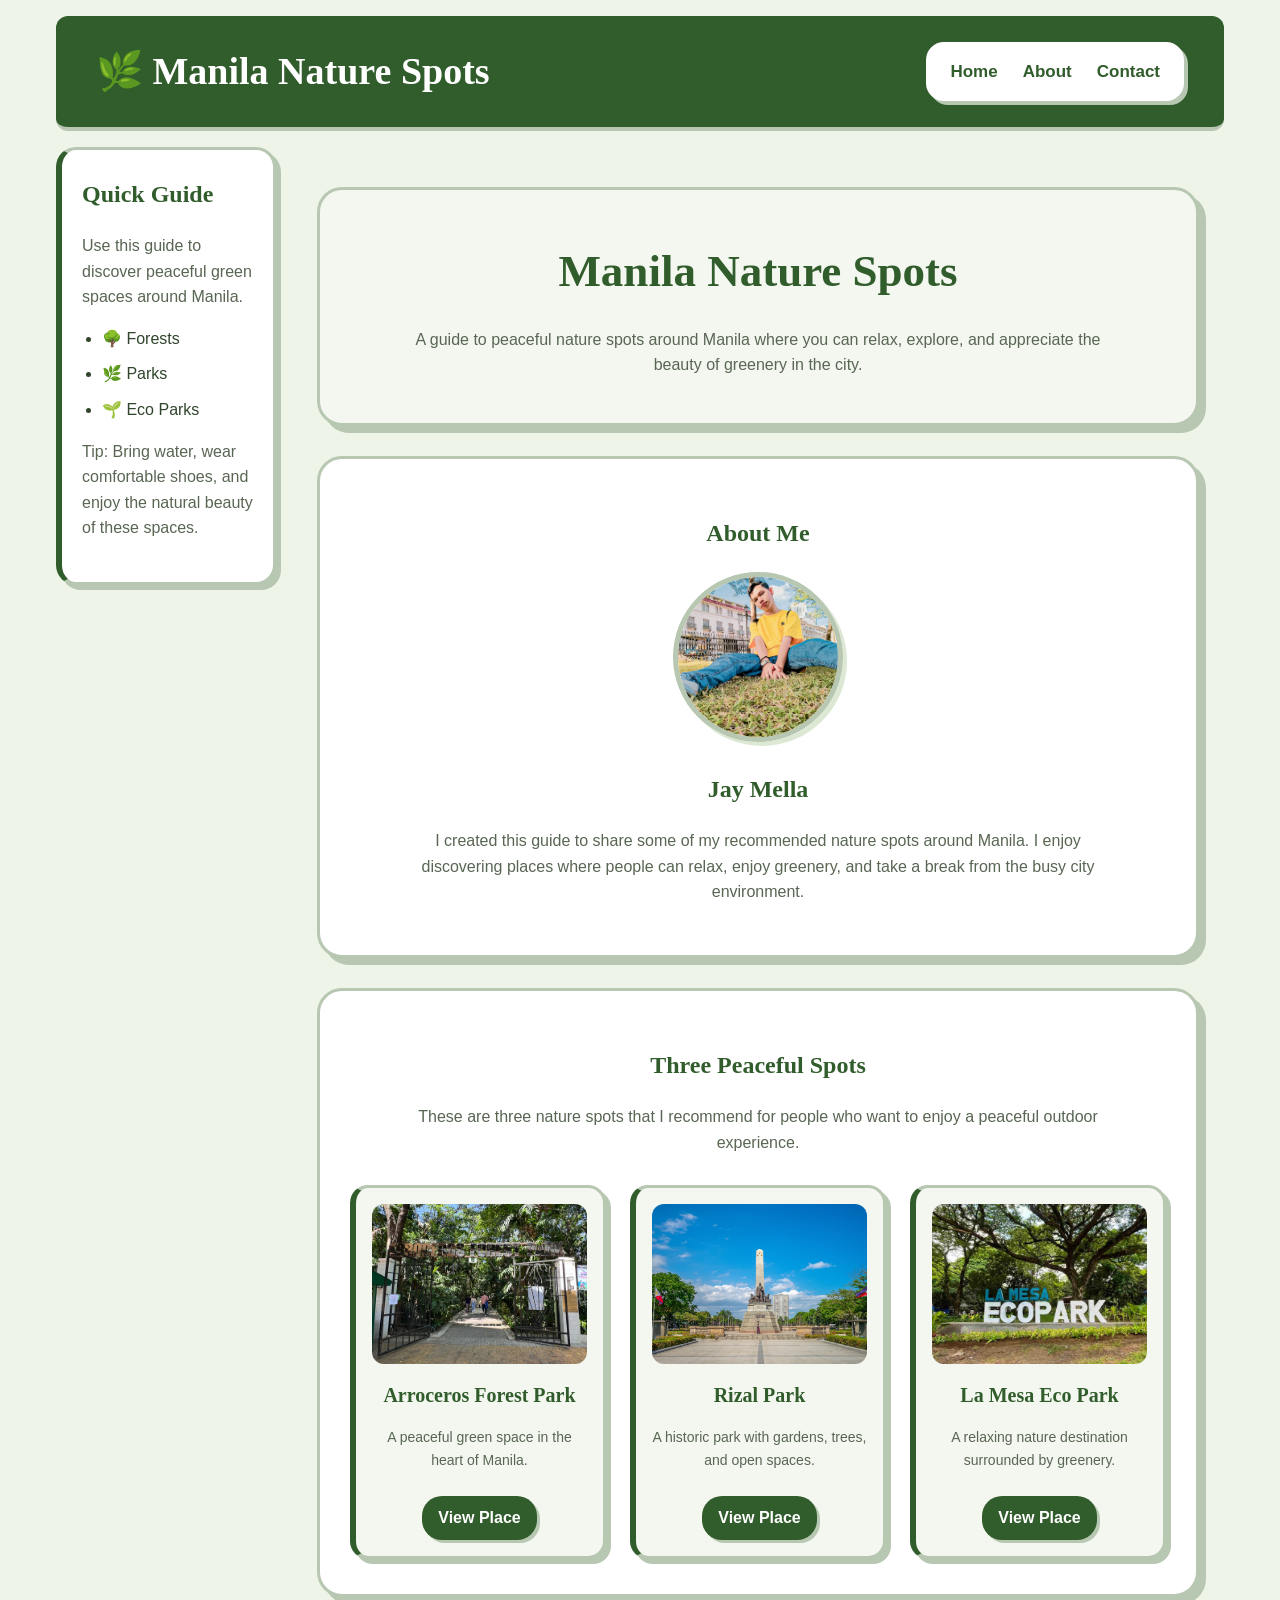
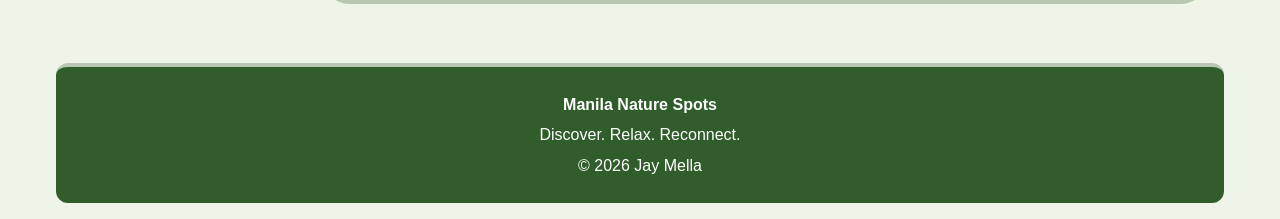
==== commit 5289eb97: "Changes" ====
--- a/index.html
+++ b/index.html
@@ -46,7 +46,7 @@
 
             <p>
                 Tip: Bring water, wear comfortable shoes, and
-                respect the plants and surroundings.
+                enjoy the natural beauty of these spaces.
             </p>
 
         </aside>
--- a/style.css
+++ b/style.css
@@ -25,6 +25,10 @@
 
 * {
     box-sizing: border-box;
+}
+
+html {
+    overflow-x: hidden;
 }
 
 body {
@@ -44,19 +48,21 @@
 /* 3. Layout */
 
 
-/* Page Grid */
+/* Page Grid - Mobile First */
 
 .page {
     display: grid;
-    grid-template-columns: 220px 1fr;
+    grid-template-columns: 1fr;
     grid-template-areas:
-        "masthead masthead"
-        "side     main"
-        "foot     foot";
+        "masthead"
+        "main"
+        "side"
+        "foot";
     gap: 16px;
+    width: 100%;
     max-width: 1200px;
     margin: 0 auto;
-    padding: 16px;
+    padding: 10px;
 }
 
 
@@ -66,12 +72,13 @@
     grid-area: masthead;
 
     display: flex;
-    justify-content: space-between;
+    flex-direction: column;
+    justify-content: center;
     align-items: center;
 
     background-color: var(--header-background);
     color: var(--white);
-    padding: 25px 40px;
+    padding: 20px 15px;
     border-bottom: 4px solid var(--border-color);
     border-radius: 12px;
 }
@@ -83,16 +90,16 @@
 
 header h1 {
     font-family: Georgia, serif;
-    font-size: 38px;
+    font-size: 30px;
     color: var(--white);
 }
 
 header h2 {
-    font-size: 26px;
+    font-size: 24px;
 }
 
 header p {
-    margin-bottom: 15px;
+    margin: 10px 0 15px;
     color: var(--header-text);
 }
 
@@ -101,15 +108,18 @@
 
 nav {
     background-color: var(--card-background);
-    padding: 14px 22px;
+    padding: 10px 14px;
     border-radius: 18px;
     border: 2px solid var(--card-background);
     box-shadow: 4px 4px 0 var(--border-color);
+    max-width: 100%;
 }
 
 nav ul {
     display: flex;
-    gap: 25px;
+    flex-wrap: wrap;
+    justify-content: center;
+    gap: 12px;
     list-style: none;
     padding: 0;
     margin: 0;
@@ -123,7 +133,7 @@
     color: var(--brand-color);
     text-decoration: none;
     font-weight: bold;
-    font-size: 17px;
+    font-size: 15px;
 }
 
 nav a:hover {
@@ -137,7 +147,7 @@
     grid-area: side;
 
     background-color: var(--card-background);
-    padding: 25px 20px;
+    padding: 20px 18px;
     border: 3px solid var(--border-color);
     border-left: 6px solid var(--brand-color);
     border-radius: 20px;
@@ -171,9 +181,10 @@
 main {
     grid-area: main;
 
+    width: 100%;
     max-width: 1100px;
     margin: auto;
-    padding: 40px 25px;
+    padding: 20px 5px;
 }
 
 
@@ -184,8 +195,8 @@
 
     background-color: var(--header-background);
     color: var(--white);
-    padding: 25px;
-    margin-top: 30px;
+    padding: 20px 15px;
+    margin-top: 10px;
     border-top: 4px solid var(--border-color);
     border-radius: 12px;
 }
@@ -202,8 +213,9 @@
 /* Introduction */
 
 .intro {
+    width: 100%;
     background-color: var(--light-green);
-    padding: 45px 30px;
+    padding: 30px 18px;
     border: 3px solid var(--border-color);
     border-radius: 25px;
     box-shadow: 7px 7px 0 var(--border-color);
@@ -211,7 +223,7 @@
 
 h1 {
     font-family: Georgia, serif;
-    font-size: 45px;
+    font-size: 36px;
     color: var(--brand-color);
     margin-bottom: 20px;
 }
@@ -223,7 +235,7 @@
 .tagline {
     max-width: 700px;
     margin: auto;
-    font-size: 18px;
+    font-size: 16px;
     line-height: 1.6;
     color: var(--muted-grey);
 }
@@ -232,9 +244,10 @@
 /* Sections */
 
 section {
+    width: 100%;
     background-color: var(--card-background);
-    margin-top: 35px;
-    padding: 35px 30px;
+    margin-top: 30px;
+    padding: 25px 18px;
     border: 3px solid var(--border-color);
     border-radius: 25px;
     box-shadow: 7px 7px 0 var(--border-color);
@@ -279,6 +292,7 @@
 
 .place-card {
     flex: 1 1 240px;
+    min-width: 0;
     background-color: var(--light-green);
     padding: 16px;
     border: 3px solid var(--border-color);
@@ -345,8 +359,9 @@
 /* Place Details */
 
 .content {
+    width: 100%;
     background-color: var(--card-background);
-    padding: 40px 30px;
+    padding: 25px 18px;
     border: 3px solid var(--border-color);
     border-radius: 25px;
     box-shadow: 7px 7px 0 var(--border-color);
@@ -365,7 +380,8 @@
 .place-image {
     width: 100%;
     max-width: 750px;
-    height: 400px;
+    height: auto;
+    max-height: 400px;
     object-fit: cover;
     border-radius: 15px;
     border: 3px solid var(--border-color);
@@ -374,6 +390,7 @@
 }
 
 .description {
+    width: 100%;
     max-width: 750px;
     margin: auto;
     text-align: left;
@@ -390,12 +407,13 @@
     margin: 20px auto;
     border-collapse: collapse;
     text-align: left;
+    overflow-wrap: break-word;
 }
 
 th,
 td {
     border: 2px solid var(--border-color);
-    padding: 12px;
+    padding: 10px;
 }
 
 th {
@@ -411,9 +429,10 @@
 /* Suggest a Place Form */
 
 .suggest {
+    width: 100%;
     max-width: 650px;
-    margin: 50px auto 10px;
-    padding: 30px;
+    margin: 40px auto 10px;
+    padding: 22px 16px;
     background-color: var(--form-background);
     border: 3px solid var(--brand-color);
     border-radius: 30px;
@@ -516,22 +535,24 @@
 }
 
 fieldset {
+    width: 100%;
     background-color: var(--form-background);
     border: 3px solid var(--border-color);
     border-radius: 25px;
-    padding: 30px;
+    padding: 20px 15px;
     margin-top: 25px;
     box-shadow: 5px 5px 0 var(--border-color);
 }
 
 legend {
+    max-width: 100%;
     margin: 0 auto;
-    padding: 8px 20px;
+    padding: 8px 15px;
     background-color: var(--soft-green);
     border: 3px solid var(--white);
     border-radius: 25px;
     color: var(--brand-color);
-    font-size: 20px;
+    font-size: 18px;
     font-weight: bold;
     text-align: center;
 }
@@ -553,6 +574,7 @@
 fieldset textarea {
     display: block;
     width: 100%;
+    max-width: 100%;
     padding: 12px;
     border: 3px solid var(--border-color);
     border-radius: 20px;
@@ -560,6 +582,10 @@
     font-size: 16px;
     background-color: var(--white);
     color: var(--dark-ink);
+}
+
+fieldset select {
+    overflow: hidden;
 }
 
 
@@ -603,4 +629,79 @@
 button:focus {
     outline: 3px solid var(--focus-color);
     outline-offset: 2px;
+}
+
+
+/* Tablet and Desktop */
+
+@media (min-width: 700px) {
+
+    .page {
+        grid-template-columns: 220px 1fr;
+        grid-template-areas:
+            "masthead masthead"
+            "side     main"
+            "foot     foot";
+        padding: 16px;
+    }
+
+    header {
+        flex-direction: row;
+        justify-content: space-between;
+        align-items: center;
+        padding: 25px 40px;
+    }
+
+    header h1 {
+        font-size: 38px;
+    }
+
+    nav {
+        padding: 14px 22px;
+    }
+
+    nav ul {
+        gap: 25px;
+    }
+
+    nav a {
+        font-size: 17px;
+    }
+
+    main {
+        padding: 40px 25px;
+    }
+
+    .intro {
+        padding: 45px 30px;
+    }
+
+    h1 {
+        font-size: 45px;
+    }
+
+    section {
+        padding: 35px 30px;
+    }
+
+    .content {
+        padding: 40px 30px;
+    }
+
+    .suggest {
+        padding: 30px;
+    }
+
+    fieldset {
+        padding: 30px;
+    }
+
+    legend {
+        padding: 8px 20px;
+        font-size: 20px;
+    }
+
+    aside {
+        padding: 25px 20px;
+    }
 }
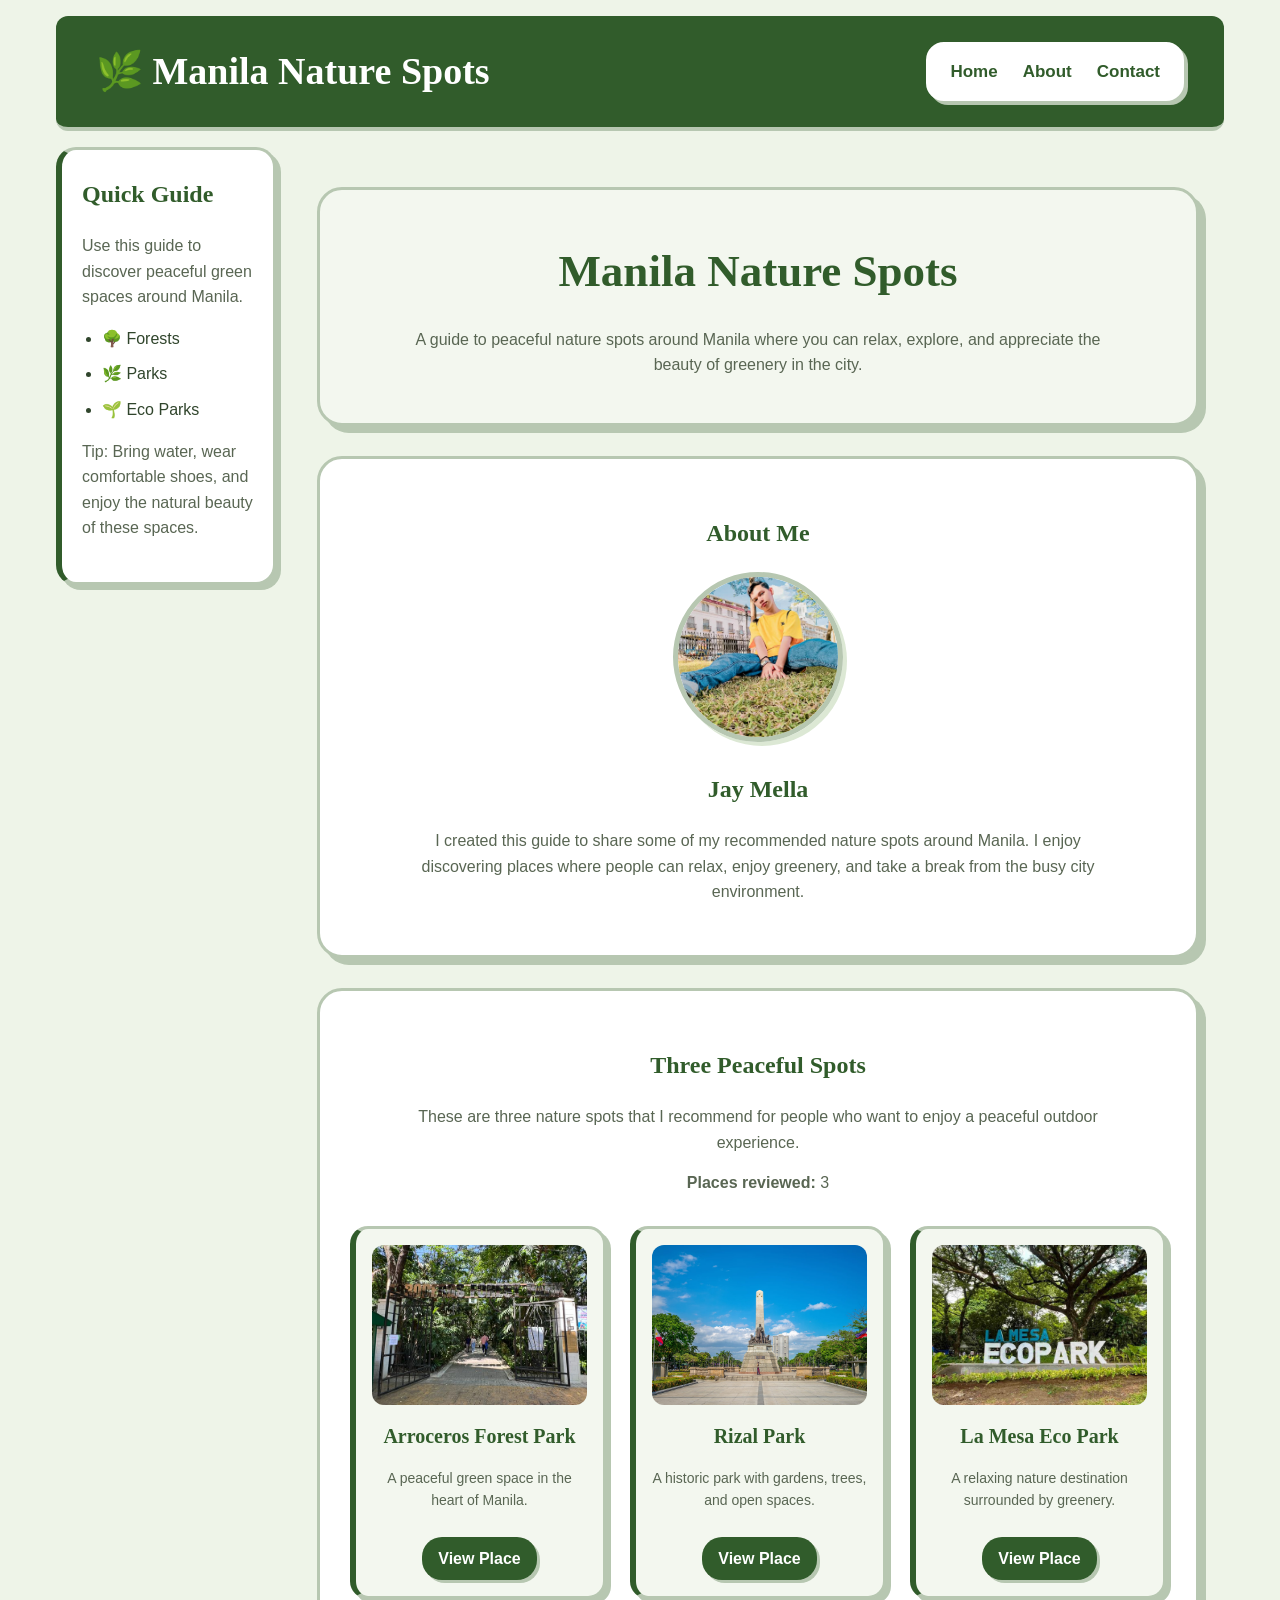
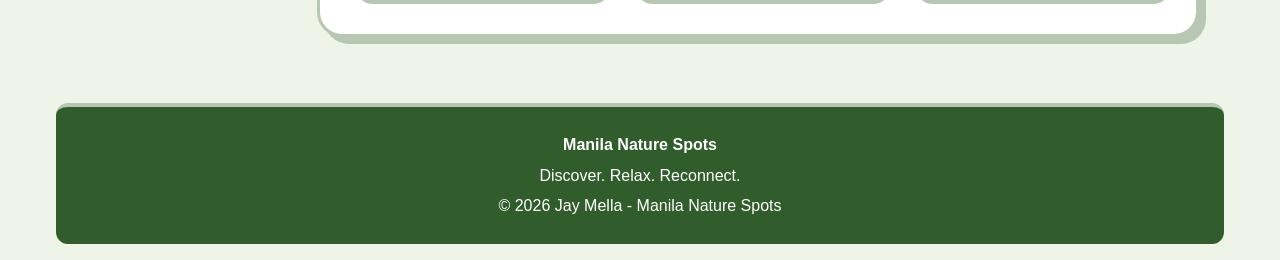
==== commit 4ca2d28d: "added javascript" ====
--- a/index.html
+++ b/index.html
@@ -16,7 +16,7 @@
 
         <header>
 
-            <h1>🌿 Manila Nature Spots</h1>
+            <h1 id="guide-name">🌿 Manila Nature Spots</h1>
 
             <nav>
                 <ul>
@@ -104,11 +104,19 @@
                     who want to enjoy a peaceful outdoor experience.
                 </p>
 
+                <!-- JavaScript-computed value -->
+
+                <p>
+                    <strong>Places reviewed:</strong>
+                    <span id="place-count">0</span>
+                </p>
+
+
                 <div class="place-grid">
 
                     <!-- Arroceros Forest Park -->
 
-                    <div class="place-card">
+                    <div class="place-card nature-place">
 
                         <img
                             src="images/arroceros.jpg"
@@ -130,7 +138,7 @@
 
                     <!-- Rizal Park -->
 
-                    <div class="place-card">
+                    <div class="place-card nature-place">
 
                         <img
                             src="images/rizal-park.jpg"
@@ -152,7 +160,7 @@
 
                     <!-- La Mesa Eco Park -->
 
-                    <div class="place-card">
+                    <div class="place-card nature-place">
 
                         <img
                             src="images/la-mesa-eco-park.jpg"
@@ -188,7 +196,9 @@
                 Discover. Relax. Reconnect.
             </p>
 
-            <p>
+            <!-- JavaScript-generated copyright -->
+
+            <p id="copyright">
                 © 2026 Jay Mella
             </p>
 
@@ -196,6 +206,11 @@
 
     </div>
 
+
+    <!-- JavaScript -->
+
+    <script src="script.js"></script>
+
 </body>
 
 </html>
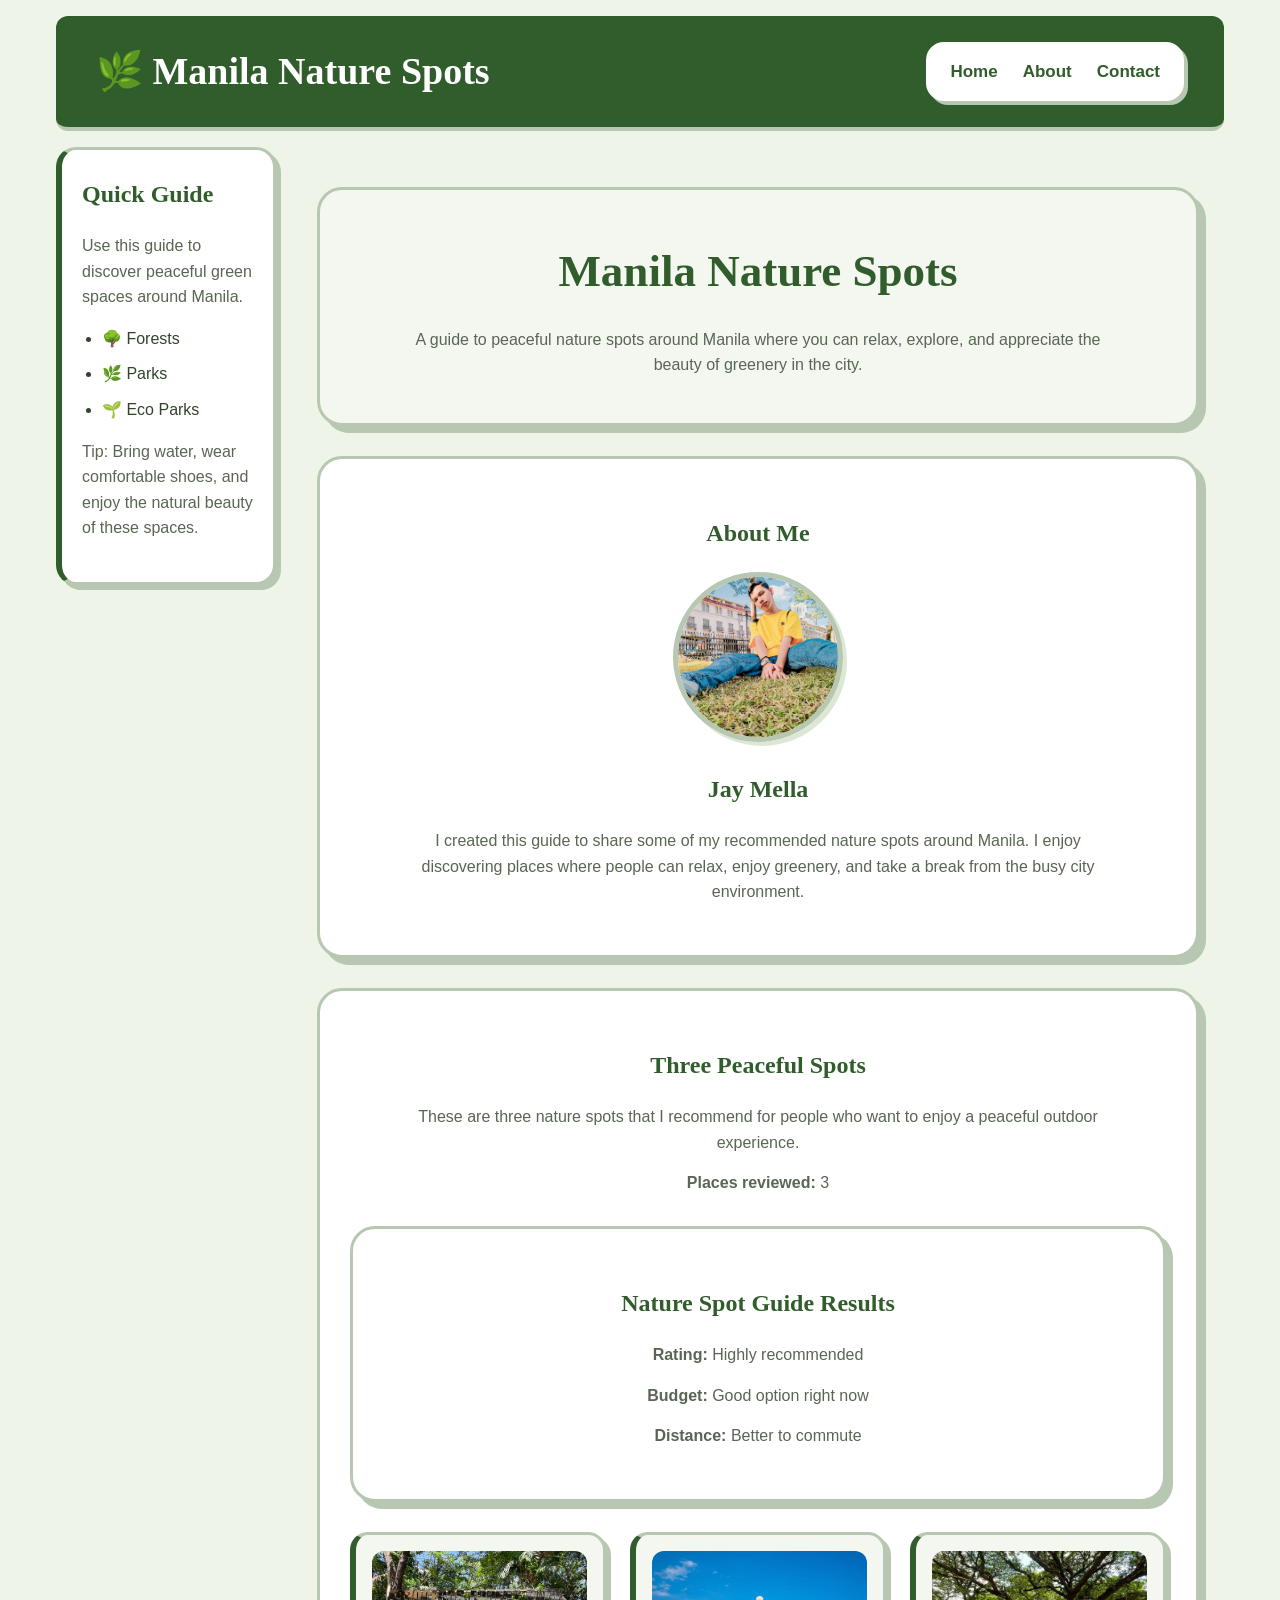
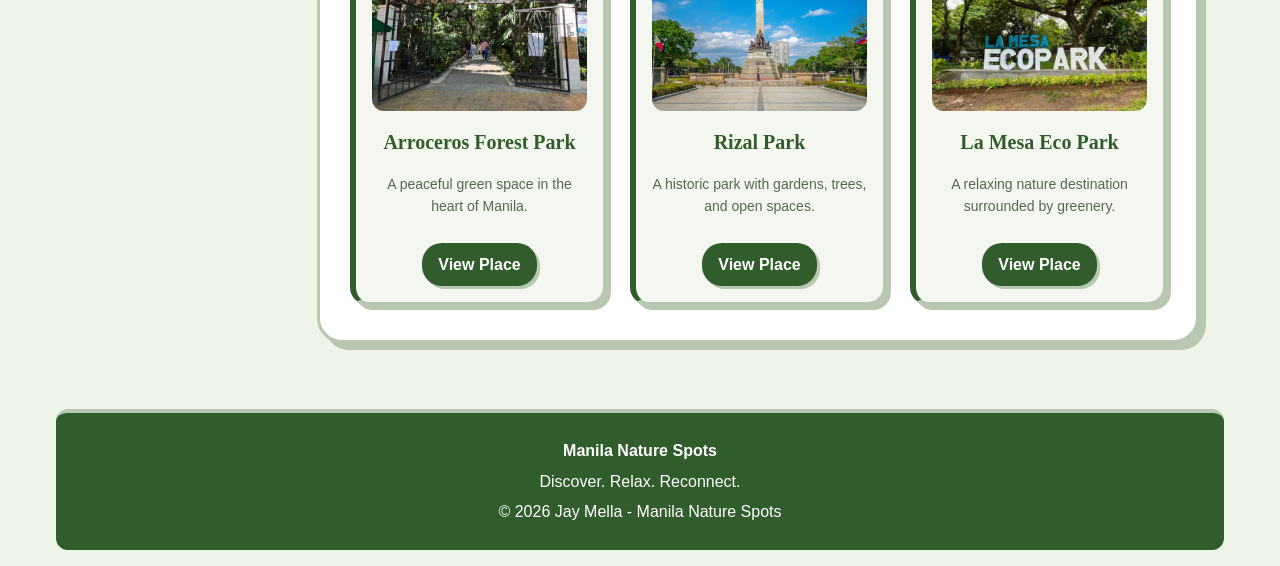
==== commit e80163ed: "guide decides" ====
--- a/index.html
+++ b/index.html
@@ -112,6 +112,30 @@
                 </p>
 
 
+                <!-- Nature Spot Guide Results -->
+
+                <section>
+
+                    <h2>Nature Spot Guide Results</h2>
+
+                    <p>
+                        <strong>Rating:</strong>
+                        <span id="rating-result">Loading...</span>
+                    </p>
+
+                    <p>
+                        <strong>Budget:</strong>
+                        <span id="budget-result">Loading...</span>
+                    </p>
+
+                    <p>
+                        <strong>Distance:</strong>
+                        <span id="distance-result">Loading...</span>
+                    </p>
+
+                </section>
+
+
                 <div class="place-grid">
 
                     <!-- Arroceros Forest Park -->
